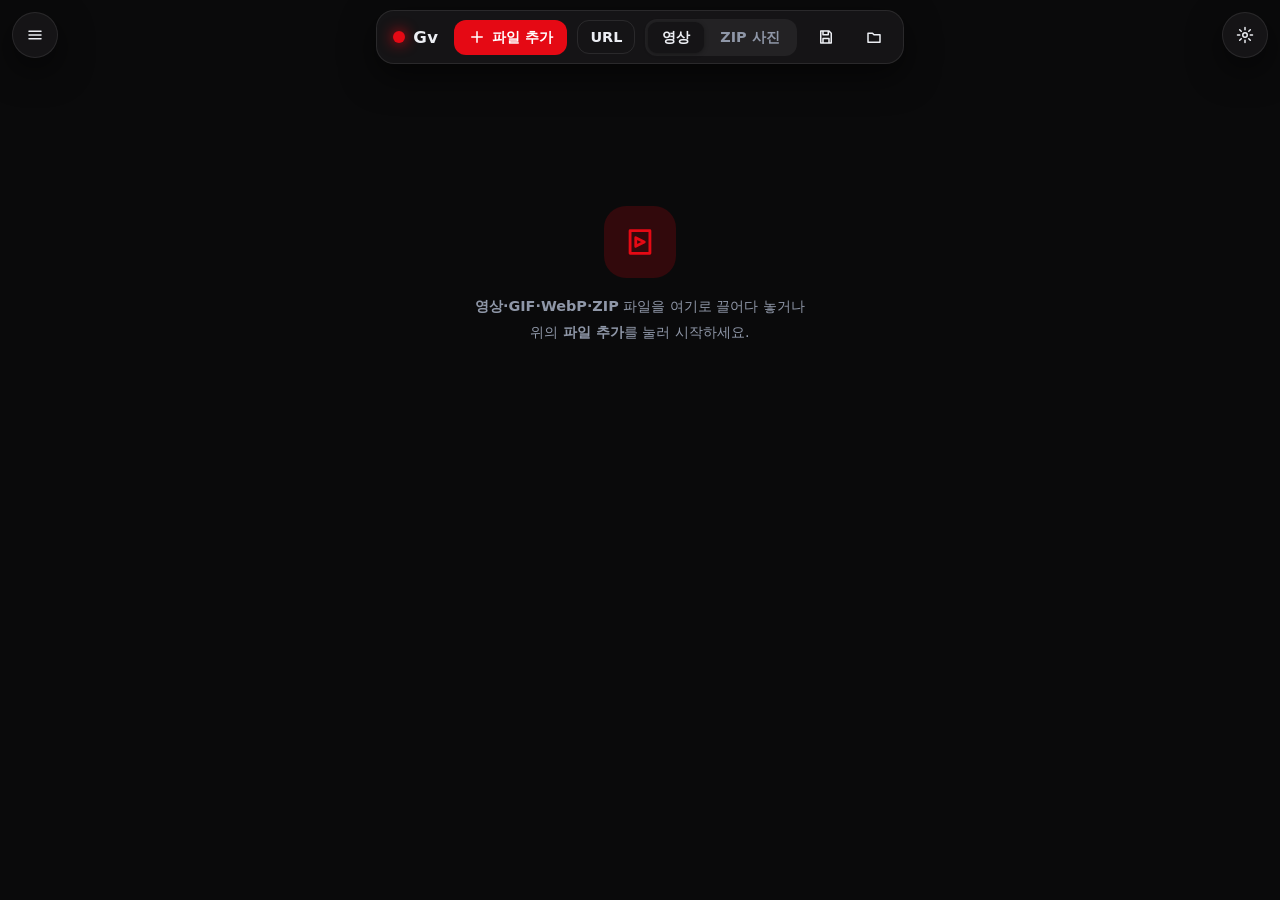
==== index.html @ 8b592a49 "Gv v14 media board" ====
<!DOCTYPE html>
<html lang="ko">
<head>
  <meta charset="UTF-8" />
  <meta name="viewport" content="width=device-width, initial-scale=1" />
  <title>Gv — 영상 동시재생기</title>
  <meta name="theme-color" content="#0a0a0b" />
  <link rel="manifest" href="manifest.webmanifest" />
  <link rel="icon" href="static/icons/icon-192.png" />
  <link rel="stylesheet" href="static/css/styles.css" />
  <script defer src="static/js/vendor/fflate.min.js"></script>
  <script defer src="static/js/app.js"></script>
</head>
<body>
  <!-- 고정 아이콘: 메뉴(왼쪽 위) / 환경설정(오른쪽 위). 다시 누르면 닫힘 -->
  <button id="menuBtn" class="fab fab-left" title="메뉴" aria-label="메뉴"><svg viewBox="0 0 24 24"><path d="M4 7h16M4 12h16M4 17h16"/></svg></button>
  <button id="settingsBtn" class="fab fab-right" title="환경설정" aria-label="환경설정"><svg viewBox="0 0 24 24"><circle cx="12" cy="12" r="3"/><path d="M12 2v3M12 19v3M2 12h3M19 12h3M4.9 4.9l2.1 2.1M17 17l2.1 2.1M4.9 19.1L7 17M17 7l2.1-2.1"/></svg></button>

  <header id="topbar" class="topbar">
    <div class="brand"><span class="dot"></span>Gv</div>
    <label class="tb-add" title="영상 / GIF / WEBP / 이미지 / ZIP 선택 — 창에 드래그&드롭도 가능">
      <input id="fileInput" type="file" accept="video/*,image/*,application/zip,.zip,.mkv" multiple />
      <svg viewBox="0 0 24 24"><path d="M12 5v14M5 12h14"/></svg><span>파일 추가</span>
    </label>
    <button id="urlBtn" class="tb-pill" title="URL로 영상 추가">URL</button>
    <div class="seg" role="tablist">
      <button class="mode-btn" data-mode="video">영상</button>
      <button class="mode-btn" data-mode="zip">ZIP 사진</button>
    </div>
    <span id="privBadge" class="priv-badge hidden" title="프라이빗 모드: 캐시·자동저장·기록을 남기지 않습니다">🔒 프라이빗</span>
    <button id="sessionQuick" class="tb-btn" title="세션 빠른 저장"><svg viewBox="0 0 24 24"><path d="M5 4h11l3 3v13H5zM8 4v5h7V4M8 20v-6h8v6"/></svg></button>
    <button id="sessionOpen" class="tb-btn" title="세션 목록 열기"><svg viewBox="0 0 24 24"><path d="M4 7h6l2 2h8v10H4z"/></svg></button>
  </header>

  <!-- 왼쪽 서랍: 메뉴 -->
  <aside id="menuPanel" class="panel left-panel" aria-hidden="true">
    <div class="panel-head"><h2>메뉴</h2><button class="x-btn" data-close>✕</button></div>

    <section class="panel-sec">
      <h3>모드</h3>
      <div class="seg wide"><button class="mode-btn" data-mode="video">영상 재생</button><button class="mode-btn" data-mode="zip">ZIP 사진</button></div>
    </section>

    <section class="panel-sec">
      <h3>레이아웃 (열 개수)</h3>
      <div class="cols-grid">
        <button class="chip preset" data-cols="1" title="1열 = 화면 폭의 70%">1</button>
        <button class="chip preset" data-cols="2">2</button>
        <button class="chip preset" data-cols="3">3</button>
        <button class="chip preset" data-cols="4">4</button>
        <button class="chip preset" data-cols="5">5</button>
        <button class="chip preset" data-cols="6">6</button>
        <button class="chip preset only-video" data-cols="7">7</button>
        <button class="chip preset only-video" data-cols="8">8</button>
      </div>
      <p class="muted">1열은 화면 폭의 70%로 가운데에 표시됩니다. ZIP 사진 모드는 2~6열 고정이며, 'ZIP 열 자동'을 켜면 ZIP 수만큼 열이 만들어집니다.</p>
    </section>

    <section class="panel-sec only-video">
      <h3>전체 영상 위치 이동</h3>
      <div class="grid grid-9" id="globalSkipGrid"></div>
    </section>

    <section class="panel-sec">
      <h3>전체 제어</h3>
      <div class="row">
        <button id="playAll" class="btn">▶ 전체 재생</button>
        <button id="pauseAll" class="btn">⏸ 전체 정지</button>
      </div>
      <div class="row"><button id="bulkDelete" class="btn warn">현재 모드 카드 모두 삭제</button></div>
    </section>

    <section class="panel-sec only-video">
      <h3>재생 옵션 (전체)</h3>
      <div class="row">
        <label>배속
          <select id="optRate">
            <option>0.25</option><option>0.5</option><option>0.75</option><option selected>1</option><option>1.25</option><option>1.5</option><option>1.75</option><option>2</option><option>3</option><option>4</option>
          </select></label>
        <label class="chk"><input id="optLoop" type="checkbox" checked /> 반복재생</label>
        <label class="chk"><input id="optMute" type="checkbox" checked /> 음소거</label>
      </div>
    </section>

    <section class="panel-sec zip-only hidden">
      <h3>ZIP 사진</h3>
      <label class="btn filebtn"><input id="fileInputZip" type="file" accept="application/zip,.zip" multiple hidden />ZIP 업로드</label>
      <label class="chk"><input id="zipAutoCols" type="checkbox" checked /> ZIP 열 자동 (ZIP 수만큼, 2~6열)</label>
      <div class="row"><label>내부 사진 간격</label><input id="zipInnerGap" type="range" min="0" max="24" step="1" value="6" /><span><b id="zipInnerGapLabel">6</b>px</span></div>
      <p class="muted">ZIP 하나 = 세로 컬럼 하나. 컬럼은 각각 스크롤되고 페이지도 스크롤됩니다. 오른쪽 막대를 움직이거나 Alt+휠을 하면 모든 컬럼이 함께 스크롤됩니다.</p>
    </section>

    <section class="panel-sec">
      <h3>스킵 (← / →)</h3>
      <div class="row"><input id="skipRange" type="range" min="1" max="20" step="1" value="5" /><span><b id="skipLabel">5</b>초</span></div>
      <p class="muted">← → 는 선택한 카드(없으면 전체) · 숫자/넘패드 1~9 = 10~90% 지점 · A / B = 구간반복 지점 · Space = 재생/정지 · Esc = 선택 해제</p>
    </section>

    <section class="panel-sec">
      <h3>편집</h3>
      <label class="chk"><input id="arrangeToggle" type="checkbox" /> 카드 위치 변경 (드래그&드롭)</label>
      <label class="chk"><input id="deleteToggle" type="checkbox" /> 삭제 모드 (클릭하면 삭제 · 모든 영상 정지)</label>
      <p class="muted">카드 크기는 선택한 카드의 오른쪽 아래 손잡이로 가로 칸 수를 바꿉니다.</p>
    </section>

    <section class="panel-sec" id="privacySec">
      <h3>개인정보</h3>
      <label class="chk"><input id="privateMode" type="checkbox" /> 프라이빗 모드 — 영상 캐시·자동 저장·세션 기록을 남기지 않음</label>
      <div class="row"><button id="wipeAll" class="btn warn">남아 있는 기록 전부 지우기</button></div>
      <p class="muted">영상 파일은 어떤 경우에도 인터넷으로 전송되지 않습니다(URL 추가 기능 제외). 이 옵션은 이 PC의 브라우저에 남는 흔적(영상 사본·파일 이름·세션 목록)을 막고 지웁니다.</p>
    </section>

    <section class="panel-sec" id="sessionSec">
      <h3>세션 (세이브 파일)</h3>
      <div class="row">
        <input id="sessionName" class="text" placeholder="세션 이름" />
        <button id="sessionSave" class="btn">저장</button>
      </div>
      <div class="row">
        <select id="sessionList"></select>
        <button id="sessionLoadBtn" class="btn">불러오기</button>
        <button id="sessionDel" class="btn warn">삭제</button>
      </div>
      <label class="chk"><input id="optCache" type="checkbox" checked /> 영상도 브라우저 캐시(Cache API)에 보관 — 세션 복원 시 파일 재선택 불필요</label>
      <div class="row">
        <button id="sessionExport" class="btn">JSON 내보내기</button>
        <label class="btn filebtn"><input id="sessionImport" type="file" accept=".json,application/json,video/*,image/*,.zip,.mkv" multiple hidden />JSON 가져오기</label>
      </div>
      <div class="row"><span id="cacheInfo" class="muted" style="margin:0">캐시 사용량 확인 중…</span><button id="cacheClear" class="btn warn">캐시 비우기</button></div>
      <p class="muted">캐시에 없는 영상은 JSON 가져오기 때 원본 파일을 함께 선택하면 이름·크기로 자동 매칭합니다.</p>
    </section>

    <section class="panel-sec">
      <h3>설정 프로파일</h3>
      <div class="row">
        <input id="profileName" class="text" placeholder="프로파일 이름" />
        <button id="saveProfile" class="btn">저장</button>
      </div>
      <div class="row">
        <select id="profileList"></select>
        <button id="loadProfile" class="btn">불러오기</button>
        <button id="deleteProfile" class="btn warn">삭제</button>
      </div>
    </section>

    <section class="panel-sec only-video">
      <h3>렉 완화 (성능)</h3>
      <label class="chk"><input id="autoPauseOffscreen" type="checkbox" checked /> 화면 밖 카드 자동 일시정지 (가시영역 우선)</label>
      <label class="chk"><input id="autoUnload" type="checkbox" checked /> Lazy loading — 화면 밖 카드 디코더·GIF 메모리 해제</label>
      <label class="chk"><input id="autoCap" type="checkbox" checked /> 자동 상한 조절 (버벅이면 동시 재생 수를 줄임)</label>
      <div class="row"><label>동시 재생 최대 <input id="maxConcurrent" type="number" min="1" max="64" value="12" class="num"> 개</label></div>
      <p class="muted">4K·고용량이 많으면 낮추세요. 보이는 카드 중 선택한 카드·화면 중앙 카드가 우선 재생됩니다.</p>
    </section>
  </aside>

  <!-- 오른쪽 서랍: 환경설정 -->
  <aside id="settingsPanel" class="panel right-panel" aria-hidden="true">
    <div class="panel-head"><h2>환경설정</h2><button class="x-btn" data-close>✕</button></div>

    <section class="panel-sec">
      <h3>테마</h3>
      <div class="seg wide"><button class="theme-btn" data-theme="dark">다크</button><button class="theme-btn" data-theme="light">라이트</button></div>
    </section>
    <section class="panel-sec">
      <h3>카드 간격</h3>
      <div class="row"><input id="gapRange" type="range" min="0" max="36" step="1" value="12" /><span><b id="gapLabel">12</b>px</span></div>
    </section>
    <section class="panel-sec">
      <h3>화면 패딩</h3>
      <div class="row"><input id="padRange" type="range" min="0" max="48" step="1" value="16" /><span><b id="padLabel">16</b>px</span></div>
    </section>
    <section class="panel-sec">
      <h3>포인트 색상 (RGB 테마)</h3>
      <div class="chips" id="accentChips">
        <button class="chip sw" data-color="#e50914" style="--sw:#e50914" title="와인 레드"></button>
        <button class="chip sw" data-color="#9b1c31" style="--sw:#9b1c31" title="다크 와인"></button>
        <button class="chip sw" data-color="#ff3b4a" style="--sw:#ff3b4a" title="레드"></button>
        <button class="chip sw" data-color="#f97316" style="--sw:#f97316" title="오렌지"></button>
        <button class="chip sw" data-color="#22c55e" style="--sw:#22c55e" title="그린"></button>
        <button class="chip sw" data-color="#3b82f6" style="--sw:#3b82f6" title="블루"></button>
        <button class="chip sw" data-color="#a855f7" style="--sw:#a855f7" title="퍼플"></button>
        <input id="accentColor" type="color" value="#e50914" title="직접 선택" />
      </div>
    </section>
    <section class="panel-sec">
      <h3>눈 보호</h3>
      <label class="chk"><input id="nightMode" type="checkbox" /> 나이트 모드 (화면 어둡게)</label>
      <div class="row"><input id="nightLevel" type="range" min="10" max="90" step="5" value="40" /><span><b id="nightLabel">40</b>%</span></div>
      <label class="chk"><input id="blueMode" type="checkbox" /> 블루라이트 차단 (따뜻한 색감)</label>
      <div class="row"><input id="blueLevel" type="range" min="10" max="90" step="5" value="35" /><span><b id="blueLabel">35</b>%</span></div>
    </section>
    <section class="panel-sec">
      <h3>전체 필터</h3>
      <div id="filterChips" class="chips">
        <button class="chip chip-filter active" data-filter="none">없음</button>
        <button class="chip chip-filter" data-filter="cinema">시네마</button>
        <button class="chip chip-filter" data-filter="noir">누아르</button>
        <button class="chip chip-filter" data-filter="vivid">비비드</button>
        <button class="chip chip-filter" data-filter="texture">텍스처</button>
        <button class="chip chip-filter" data-filter="pastel">파스텔</button>
        <button class="chip chip-filter" data-filter="cool">쿨톤</button>
        <button class="chip chip-filter" data-filter="warm">웜톤</button>
        <button class="chip chip-filter" data-filter="hyperreal">하이퍼리얼</button>
        <button class="chip chip-filter" data-filter="film">필름</button>
        <button class="chip chip-filter" data-filter="mono">흑백</button>
        <button class="chip chip-filter" data-filter="neon">네온</button>
      </div>
      <div class="row"><label style="min-width:56px;">강도</label><input id="filterStrength" type="range" min="50" max="200" step="5" value="100" /><span id="filterStrengthLabel">100%</span></div>
      <p class="muted">카드 하나만 바꾸려면 카드의 ⋯ 메뉴에서 개별 필터를 고르세요.</p>
    </section>
    <section class="panel-sec only-video">
      <h3>해상도 강제 (캔버스 렌더 · 실험)</h3>
      <select id="forceRes">
        <option value="free">자유 (원본)</option>
        <option value="720">720p</option>
        <option value="1080">1080p</option>
        <option value="2160">2160p</option>
      </select>
      <p class="muted">영상을 캔버스로 다시 그려 표시 해상도를 제한합니다. 디코딩 부하는 줄지 않으니 렉 완화용으로는 '동시 재생 최대'를 쓰세요.</p>
    </section>
    <section class="panel-sec">
      <h3>페이지 확대/축소</h3>
      <div class="row"><input id="zoomRange" type="range" min="75" max="150" step="5" value="100" /><span><b id="zoomLabel">100</b>%</span></div>
      <p class="muted">슬라이더를 놓으면 적용됩니다.</p>
    </section>
    <section class="panel-sec">
      <h3>글꼴 · UI 크기</h3>
      <div class="row"><label style="min-width:56px;">글꼴</label><input id="fontRange" type="range" min="80" max="115" step="1" value="90" /><span><b id="fontLabel">90</b>%</span></div>
      <div class="row"><label style="min-width:56px;">UI</label><input id="uiRange" type="range" min="85" max="115" step="1" value="100" /><span><b id="uiLabel">100</b>%</span></div>
    </section>
    <section class="panel-sec">
      <h3>모드 · 표시</h3>
      <label class="chk"><input id="lowPower" type="checkbox" /> 저전력/저사양 모드</label>
      <label class="chk"><input id="fpsToggle" type="checkbox" /> FPS / 재생 수 표시</label>
      <label class="chk"><input id="resBadge" type="checkbox" checked /> 선택 카드에 해상도(UHD) 표시</label>
    </section>
  </aside>
  <div id="scrim" class="scrim"></div>

  <main class="content filter-none" id="contentRoot">
    <section id="grid" class="grid-wrap"></section>
    <div id="emptyHint" class="empty-hint">
      <div class="eh-ico"><svg viewBox="0 0 24 24"><path d="M5 4h14v16H5zM9 9l6 3-6 3z"/></svg></div>
      <p><b>영상·GIF·WebP·ZIP</b> 파일을 여기로 끌어다 놓거나<br/>위의 <b>파일 추가</b>를 눌러 시작하세요.</p>
    </div>
  </main>

  <div id="dropOverlay" class="drop-overlay hidden">파일을 놓으면 추가됩니다</div>
  <div id="tintBlue" class="tint"></div><div id="tintNight" class="tint"></div>
  <div id="toasts" class="toasts"></div>
  <div id="zipGlobalScroll" class="zip-global-scroll" title="ZIP 동기 스크롤 (모든 컬럼)">
    <div class="zgs-rail"><div class="zgs-thumb" id="zgsThumb"></div></div>
  </div>
  <div id="fpsHud" class="fps-hud hidden">FPS: 0</div>
</body>
</html>
---- static/css/styles.css ----
/* ================= Gv v14 CSS ================= */
:root{
  --font:.9; --ui:1;
  font-size:calc(100% * var(--font,.9));
  --bg:#0a0a0b; --surface:#151416; --surface2:#1f1d20; --fg:#eceef3; --muted:#8f97a8;
  --line:rgba(255,255,255,.09); --accent:#e50914; --accent-soft:rgba(229,9,20,.18);
  --card:rgba(255,255,255,.06); --shadow:0 12px 34px rgba(0,0,0,.55);
  --gap:12px; --zip-gap:6px; --filter-intensity:1; --zoom:1;
}
:root.theme-light{
  --bg:#eef0f4; --surface:#ffffff; --surface2:#f3f4f8; --fg:#12141a; --muted:#5b6475;
  --line:rgba(0,0,0,.1); --card:rgba(0,0,0,.05); --shadow:0 12px 30px rgba(20,24,40,.18);
}
*{ box-sizing:border-box; }
html,body{ min-height:100%; overflow-x:hidden; margin:0; background:var(--bg); color:var(--fg);
  font-family:"Plus Jakarta Sans",Inter,system-ui,"Segoe UI","Apple SD Gothic Neo","Malgun Gothic",Roboto,sans-serif; }
button,select,input{ font:inherit; color:inherit; }
button{ cursor:pointer; }
svg{ width:1.25em; height:1.25em; fill:none; stroke:currentColor; stroke-width:2; stroke-linecap:round; stroke-linejoin:round; flex:none; }
.hidden{ display:none !important; }
.muted{ color:var(--muted); font-size:.88em; margin:8px 0 0; line-height:1.5; }
b{ font-weight:700; }

/* ---------- Top bar ---------- */
.topbar{ position:sticky; top:10px; z-index:80; margin:10px auto 0; width:max-content; max-width:calc(100% - 150px);
  display:flex; align-items:center; justify-content:center; gap:10px; padding:7px 10px;
  background:var(--surface); border:1px solid var(--line); border-radius:18px; box-shadow:var(--shadow);
  transition:transform .35s ease, opacity .35s ease; }
.tb-center,.tb-right{ display:flex; align-items:center; gap:8px; }
.tb-btn{ width:38px; height:38px; display:grid; place-items:center; border:0; border-radius:12px; background:transparent; color:var(--fg); }
.tb-btn:hover{ background:var(--card); }
.brand{ display:flex; align-items:center; gap:8px; font-weight:800; font-size:1.15rem; letter-spacing:.02em; padding:0 6px; }
.brand .dot{ width:12px; height:12px; border-radius:50%; background:var(--accent); box-shadow:0 0 14px var(--accent); }
.tb-add{ display:inline-flex; align-items:center; gap:6px; padding:8px 14px; border-radius:12px; background:var(--accent); color:#fff; font-weight:700; cursor:pointer; }
.tb-add input{ display:none; }
.tb-add:hover{ filter:brightness(1.1); }
.tb-pill{ border:1px solid var(--line); background:transparent; border-radius:12px; padding:8px 12px; font-weight:600; }
.tb-pill:hover{ background:var(--card); }
.seg{ display:inline-flex; padding:3px; border-radius:12px; background:var(--card); gap:2px; }
.seg button{ border:0; background:transparent; border-radius:9px; padding:6px 14px; font-weight:600; color:var(--muted); }
.seg button.active{ background:var(--surface); color:var(--fg); box-shadow:0 1px 4px rgba(0,0,0,.35); }
.seg.wide{ display:flex; } .seg.wide button{ flex:1; }
body.scrolled .topbar{ transform:translateY(-140%); opacity:0; pointer-events:none; }


/* 고정 아이콘 (메뉴=왼쪽 위, 환경설정=오른쪽 위) */
.fab{ position:fixed; top:12px; z-index:130; width:46px; height:46px; display:grid; place-items:center; border-radius:50%;
  background:var(--surface); color:var(--fg); border:1px solid var(--line); box-shadow:var(--shadow); transform:scale(var(--ui)); }
.fab:hover{ border-color:var(--accent); }
.fab.on{ background:var(--accent); border-color:var(--accent); color:#fff; }
.fab-left{ left:12px; transform-origin:top left; } .fab-right{ right:12px; transform-origin:top right; }

/* ---------- Drawers ---------- */
.panel{ position:fixed; top:0; bottom:0; width:380px; max-width:92vw; overflow:auto; padding:18px 18px 40px; z-index:120;
  background:var(--surface); border:1px solid var(--line); box-shadow:var(--shadow);
  transition:transform .26s cubic-bezier(.2,.8,.2,1), visibility .26s; visibility:hidden; }
.left-panel{ left:0; transform:translateX(-104%); border-radius:0 20px 20px 0; }
.right-panel{ right:0; transform:translateX(104%); border-radius:20px 0 0 20px; }
.panel.open{ transform:none; visibility:visible; }
.scrim{ position:fixed; inset:0; z-index:110; background:rgba(0,0,0,.35); opacity:0; pointer-events:none; transition:opacity .25s; }
.scrim.on{ opacity:1; pointer-events:auto; }
.panel-head{ display:flex; align-items:center; justify-content:space-between; margin-bottom:6px; }
.panel-head h2{ margin:0; font-size:1.3rem; }
.x-btn{ border:0; width:34px; height:34px; border-radius:10px; background:var(--card); }
.panel-sec{ padding:14px 0; border-bottom:1px solid var(--line); }
.panel-sec:last-child{ border-bottom:0; }
.panel h3{ margin:0 0 10px; font-size:.78rem; letter-spacing:.08em; text-transform:uppercase; color:var(--muted); font-weight:700; }

/* ---------- Content & grid ---------- */
.content{ margin:0 auto; padding:var(--pad,16px); transform-origin:top left; transform:scale(var(--zoom)); width:calc(100vw / var(--zoom)); }
.grid-wrap{ position:relative; }
.content.onecol .grid-wrap{ width:70%; margin:0 auto; }
.grid-wrap .card{ position:absolute; left:0; top:0; will-change:transform; }
body:not(.no-anim) .grid-wrap .card:not(.dragging){ transition:transform .22s cubic-bezier(.2,.7,.2,1); }
.empty-hint{ text-align:center; color:var(--muted); padding:14vh 0; }
.eh-ico{ width:72px; height:72px; margin:0 auto 16px; border-radius:22px; display:grid; place-items:center; background:var(--accent-soft); color:var(--accent); }
.eh-ico svg{ width:34px; height:34px; }
.empty-hint p{ line-height:1.8; margin:0; }
.drop-overlay{ position:fixed; inset:12px; z-index:200; display:grid; place-items:center; font-size:1.6rem; font-weight:800; color:#fff; background:rgba(12,13,17,.7); border:3px dashed var(--accent); border-radius:24px; pointer-events:none; }
.toasts{ position:fixed; left:50%; bottom:22px; transform:translateX(-50%); display:flex; flex-direction:column; gap:8px; z-index:300; align-items:center; pointer-events:none; }
.toast{ background:var(--surface); color:var(--fg); border:1px solid var(--line); border-left:4px solid var(--accent); padding:10px 16px; border-radius:12px; box-shadow:var(--shadow); max-width:80vw; animation:tin .25s ease; }
.toast.ok{ border-left-color:#2fc67a; }
@keyframes tin{ from{ opacity:0; transform:translateY(10px); } }

/* ---------- Cards ---------- */
.card{ background:#000; border-radius:16px; overflow:hidden; contain:layout paint; border:1px solid var(--line); container-type:inline-size; }
.card .media{ position:absolute; inset:0; width:100%; height:100%; display:block; object-fit:contain; background:#000; }
.card[data-fit="cover"] .media, .card[data-fit="cover"] .poster{ object-fit:cover; }
.card .poster{ position:absolute; inset:0; width:100%; height:100%; object-fit:contain; background:#000; pointer-events:none; }
.card.unloaded .media{ visibility:hidden; }
.card:not(.unloaded):not(.showposter) .poster{ display:none; }
.card.dragging{ box-shadow:0 18px 40px rgba(0,0,0,.55); z-index:96; transition:none; }
.card.active{ border-color:var(--accent); box-shadow:0 0 0 1px var(--accent); }
.card.paused-by-cap::after{ content:'대기'; position:absolute; left:10px; bottom:10px; padding:2px 9px; font-size:.75rem; border-radius:8px; background:rgba(0,0,0,.65); color:#fff; pointer-events:none; }
.card .badge-ab{ position:absolute; left:10px; top:10px; padding:2px 8px; font-size:.72rem; font-weight:700; border-radius:8px; background:var(--accent); color:#fff; display:none; pointer-events:none; }
.card.ab-on .badge-ab{ display:block; }
.card .badge-mute{ position:absolute; left:10px; bottom:10px; opacity:0; }
body.arranging .card{ cursor:grab; }
body.deleting .card{ cursor:crosshair; }
body.deleting .card:hover{ border-color:#ff3b4a; box-shadow:0 0 0 2px #ff3b4a; }
.card:fullscreen{ width:100vw !important; height:100vh !important; transform:none !important; border-radius:0; border:0; }

/* overlay */
.overlay{ position:absolute; left:0; right:0; bottom:0; padding:clamp(14px,5cqw,30px) clamp(6px,2.2cqw,12px) clamp(4px,1.8cqw,9px); color:#fff;
  background:linear-gradient(transparent, rgba(0,0,0,.78)); opacity:0; transition:opacity .18s; }
.card.active .overlay{ opacity:1; }
.progress{ position:relative; height:clamp(4px,1.1cqw,7px); margin:0 2px clamp(4px,1.4cqw,9px); background:rgba(255,255,255,.28); border-radius:4px; cursor:pointer; transition:height .12s; }
.progress:hover{ height:8px; }
.progress .bar{ position:absolute; inset:0; transform-origin:left center; transform:scaleX(0); background:var(--accent); border-radius:4px; }
.progress .mk{ position:absolute; top:-3px; bottom:-3px; width:3px; margin-left:-1px; border-radius:2px; background:#ffd24a; display:none; }
.progress .mk.show{ display:block; }
.progress .mk-range{ position:absolute; top:0; bottom:0; background:rgba(255,210,74,.45); display:none; }
.progress .mk-range.show{ display:block; }
.controls{ display:flex; align-items:center; gap:4px; }
.ob{ border:0; background:transparent; color:#fff; width:clamp(22px,5.2cqw,34px); height:clamp(22px,5.2cqw,34px); border-radius:9px; display:grid; place-items:center; font-weight:800; font-size:.8rem; }
.ob:hover{ background:rgba(255,255,255,.18); }
.ob.on{ background:var(--accent); }
.ob svg{ width:clamp(13px,3.4cqw,20px); height:clamp(13px,3.4cqw,20px); }
.ob.txt{ width:auto; padding:0 8px; }
.controls .sp{ flex:1; }
.timeinfo{ font-size:clamp(.6rem,1.9cqw,.8rem); font-variant-numeric:tabular-nums; opacity:.92; padding:0 6px; white-space:nowrap; }
.card.image-card .play, .card.image-card .progress, .card.image-card .timeinfo, .card.image-card .vonly{ display:none; }
.popover{ position:absolute; right:8px; bottom:56px; z-index:97; min-width:220px; padding:10px 12px; display:none;
  background:rgba(18,19,24,.96); color:#fff; border:1px solid rgba(255,255,255,.14); border-radius:14px; box-shadow:var(--shadow); }
.popover.open{ display:block; }
.popover .prow{ display:flex; align-items:center; justify-content:space-between; gap:10px; margin:7px 0; font-size:.88rem; }
.popover select{ background:#262932; color:#fff; border:1px solid #3a3e4a; border-radius:8px; padding:3px 6px; }
.popover .pbtn{ width:100%; background:#262932; border:1px solid #3a3e4a; color:#fff; border-radius:9px; padding:6px; }
.popover .pbtn:hover{ background:#30343f; }
.resize-handle{ position:absolute; right:6px; bottom:50px; width:18px; height:18px; border-radius:6px; cursor:nwse-resize; touch-action:none; opacity:0; transition:opacity .2s;
  background:linear-gradient(135deg, transparent 50%, rgba(255,255,255,.75) 50%, rgba(255,255,255,.75) 58%, transparent 58%, transparent 70%, rgba(255,255,255,.75) 70%, rgba(255,255,255,.75) 78%, transparent 78%); }
.card.active .resize-handle{ opacity:1; }

/* ---------- ZIP ---------- */
.zip-card{ overflow:auto; contain:none; background:var(--surface); }
.zip-card::-webkit-scrollbar{ width:6px; }
.zip-card::-webkit-scrollbar-thumb{ background:rgba(128,128,128,.5); border-radius:6px; }
.zip-card{ scrollbar-width:thin; scrollbar-color:rgba(128,128,128,.5) transparent; }
.zip-toolbar{ position:sticky; top:0; display:flex; align-items:center; gap:6px; padding:6px; background:rgba(12,13,17,.82); z-index:2; }
.zip-toolbar .zip-name{ margin-left:auto; font-size:.75rem; color:#cfd3dc; max-width:40%; overflow:hidden; text-overflow:ellipsis; white-space:nowrap; }
.zip-toggle{ background:rgba(255,255,255,.1); color:#fff; border:0; border-radius:9px; padding:4px 9px; font-size:.78rem; }
.zip-toggle.active{ background:var(--accent); }
.zip-toolbar .zdel{ width:26px; height:26px; border:0; border-radius:8px; background:rgba(255,255,255,.1); color:#fff; }
.zip-toolbar .zdel:hover{ background:#b91c1c; }
.zip-inner{ display:flex; flex-direction:column; gap:var(--zip-gap); padding:6px; }
.zip-inner img{ width:100%; height:auto; border-radius:10px; display:block; }
.zip-loading{ position:absolute; inset:0; display:grid; place-items:center; background:rgba(0,0,0,.45); color:#fff; font-weight:700; z-index:3; }
.zip-loading .bar{ width:100%; height:8px; background:rgba(255,255,255,.25); border-radius:6px; overflow:hidden; }
.zip-loading .bar > i{ display:block; height:100%; width:0; background:var(--accent); }
.zip-global-scroll{ position:fixed; right:12px; top:120px; width:20px; bottom:64px; z-index:90; display:none; align-items:center; justify-content:center; }
body.mode-zip .zip-global-scroll.has-zip{ display:flex; }
.zgs-rail{ position:relative; width:6px; height:100%; background:rgba(128,128,128,.3); border-radius:6px; }
.zgs-thumb{ position:absolute; left:-4px; width:14px; height:60px; top:0; background:var(--accent); border-radius:7px; cursor:pointer; box-shadow:0 6px 12px rgba(0,0,0,.3); touch-action:none; }
.zip-pager{ position:fixed; right:12px; bottom:16px; display:flex; gap:6px; z-index:91; }
.zip-pager button{ min-width:32px; height:32px; border-radius:10px; border:1px solid var(--line); background:var(--surface); color:var(--fg); }
.zip-pager button.active{ background:var(--accent); color:#fff; border-color:var(--accent); }
.fps-hud{ position:fixed; left:12px; bottom:12px; background:rgba(0,0,0,.7); color:#fff; padding:6px 10px; border-radius:10px; font-weight:700; z-index:92; font-variant-numeric:tabular-nums; font-size:.85rem; }

/* ---------- Filters: 영상 요소에만 적용 (전체 컨테이너 filter는 모든 영상을 매 프레임 재합성) ---------- */
.content, .card{ --sat:1; --con:1; --bri:1; --hue:0deg; --sep:0; --gray:0; }
.filter-none, .card[data-cf="none"]{ --sat:1; --con:1; --bri:1; --hue:0deg; --sep:0; --gray:0; }
.filter-noir, .card[data-cf="noir"]{ --gray:1; --con:1.2; --bri:.9; }
.filter-vivid, .card[data-cf="vivid"]{ --sat:1.5; --con:1.1; }
.filter-cinema, .card[data-cf="cinema"]{ --sat:1.1; --con:1.05; --bri:1.03; --sep:.15; }
.filter-pastel, .card[data-cf="pastel"]{ --sat:.8; --bri:1.1; --con:.95; }
.filter-cool, .card[data-cf="cool"]{ --sep:.2; --hue:165deg; --sat:1.15; --con:1.05; }
.filter-warm, .card[data-cf="warm"]{ --sep:.25; --sat:1.2; --con:1.05; }
.filter-hyperreal, .card[data-cf="hyperreal"]{ --con:1.25; --sat:1.15; --bri:1.02; }
.filter-film, .card[data-cf="film"]{ --con:1.05; --sat:1.05; --sep:.12; }
.filter-mono, .card[data-cf="mono"]{ --gray:1; }
.filter-neon, .card[data-cf="neon"]{ --hue:180deg; --sat:1.3; }
.filter-texture, .card[data-cf="texture"]{ --con:1.3; --bri:.95; --sat:.9; }
.content:not(.filter-none) .card .media, .content:not(.filter-none) .card .poster, .content:not(.filter-none) .card canvas.cproxy, .content:not(.filter-none) .zip-inner img,
.card[data-cf]:not([data-cf="none"]):not([data-cf=""]) .media, .card[data-cf]:not([data-cf="none"]):not([data-cf=""]) .poster{
  filter:saturate(calc(1 + (var(--sat) - 1) * var(--filter-intensity)))
         contrast(calc(1 + (var(--con) - 1) * var(--filter-intensity)))
         brightness(var(--bri)) hue-rotate(var(--hue))
         sepia(calc(var(--sep) * var(--filter-intensity))) grayscale(var(--gray)); }
.card[data-cf="none"] .media, .card[data-cf="none"] .poster{ filter:none !important; }

body.low-power .topbar, body.low-power .overlay, body.low-power .panel{ transition:none; }

/* ---------- Controls ---------- */
.btn{ background:var(--card); border:1px solid var(--line); border-radius:11px; padding:7px 12px; font-weight:600; }
.btn:hover{ border-color:var(--accent); }
.btn.warn{ color:#ff6a75; }
.filebtn{ display:inline-block; }
.text,.num{ padding:7px 10px; border-radius:10px; border:1px solid var(--line); background:var(--card); }
.text{ flex:1; min-width:0; } .num{ width:64px; }
select{ background:var(--surface2); border-radius:9px; border:1px solid var(--line); padding:5px 8px; }
.row{ display:flex; align-items:center; gap:8px; flex-wrap:wrap; margin:8px 0; }
.chk{ display:flex; align-items:center; gap:8px; margin:8px 0; cursor:pointer; }
input[type=checkbox]{ accent-color:var(--accent); width:16px; height:16px; }
input[type=range]{ accent-color:var(--accent); flex:1; min-width:0; }
.grid{ display:grid; gap:6px; }
.grid-9{ grid-template-columns:repeat(9,minmax(0,1fr)); }
.cols-grid{ display:grid; grid-template-columns:repeat(8,1fr); gap:6px; }
.chips{ display:flex; gap:7px; flex-wrap:wrap; }
.chip{ background:var(--card); border:1px solid var(--line); border-radius:10px; padding:6px 11px; }
.chip:hover{ border-color:var(--accent); }
.chip.active{ background:var(--accent-soft); border-color:var(--accent); color:var(--fg); font-weight:700; }
.grid-9 .chip, .cols-grid .chip{ padding:7px 0; text-align:center; }
@media (max-width:760px){ .tb-add span{ display:none; } .brand{ display:none; } }

/* 작은 카드에서는 보조 버튼 숨김 (재생바는 카드 크기에 비례) */
@container (max-width:300px){ .ob.opt{ display:none; } }
@container (max-width:200px){ .timeinfo{ display:none; } }
.btn-del-top{ position:absolute; right:8px; top:8px; z-index:98; border:0; border-radius:10px; padding:5px 10px; font-weight:700; font-size:.8rem;
  background:rgba(0,0,0,.7); color:#fff; display:none; }
.card.active .btn-del-top{ display:block; }
.btn-del-top:hover{ background:#b91c1c; }
.badge-res{ position:absolute; left:10px; top:34px; padding:2px 8px; font-size:.7rem; font-weight:800; border-radius:8px; background:rgba(0,0,0,.65); color:#fff; display:none; pointer-events:none; letter-spacing:.04em; }
.card.active .badge-res{ display:block; }
body.no-resbadge .badge-res{ display:none !important; }
.card canvas.cproxy{ position:absolute; inset:0; width:100%; height:100%; object-fit:contain; background:#000; }
.card img.gif-off{ visibility:hidden; }

.tint{ position:fixed; inset:0; z-index:250; pointer-events:none; opacity:0; display:none; }
#tintNight{ background:#000; } #tintBlue{ background:#ff8a1f; }
.chip.sw{ width:30px; height:30px; padding:0; border-radius:50%; background:var(--sw); border:2px solid transparent; }
.chip.sw.active{ border-color:var(--fg); outline:0; }
#accentColor{ width:34px; height:30px; padding:0; border:0; background:transparent; cursor:pointer; }
.card.cproxy-on video.media{ visibility:hidden; }
.progress .buf{ position:absolute; inset:0; transform-origin:left center; transform:scaleX(0); background:rgba(255,255,255,.35); border-radius:4px; }

.priv-badge{ padding:5px 10px; border-radius:10px; font-size:.78rem; font-weight:700; background:var(--accent-soft); color:var(--fg); border:1px solid var(--accent); white-space:nowrap; }
body.private #sessionSec{ opacity:.45; pointer-events:none; }
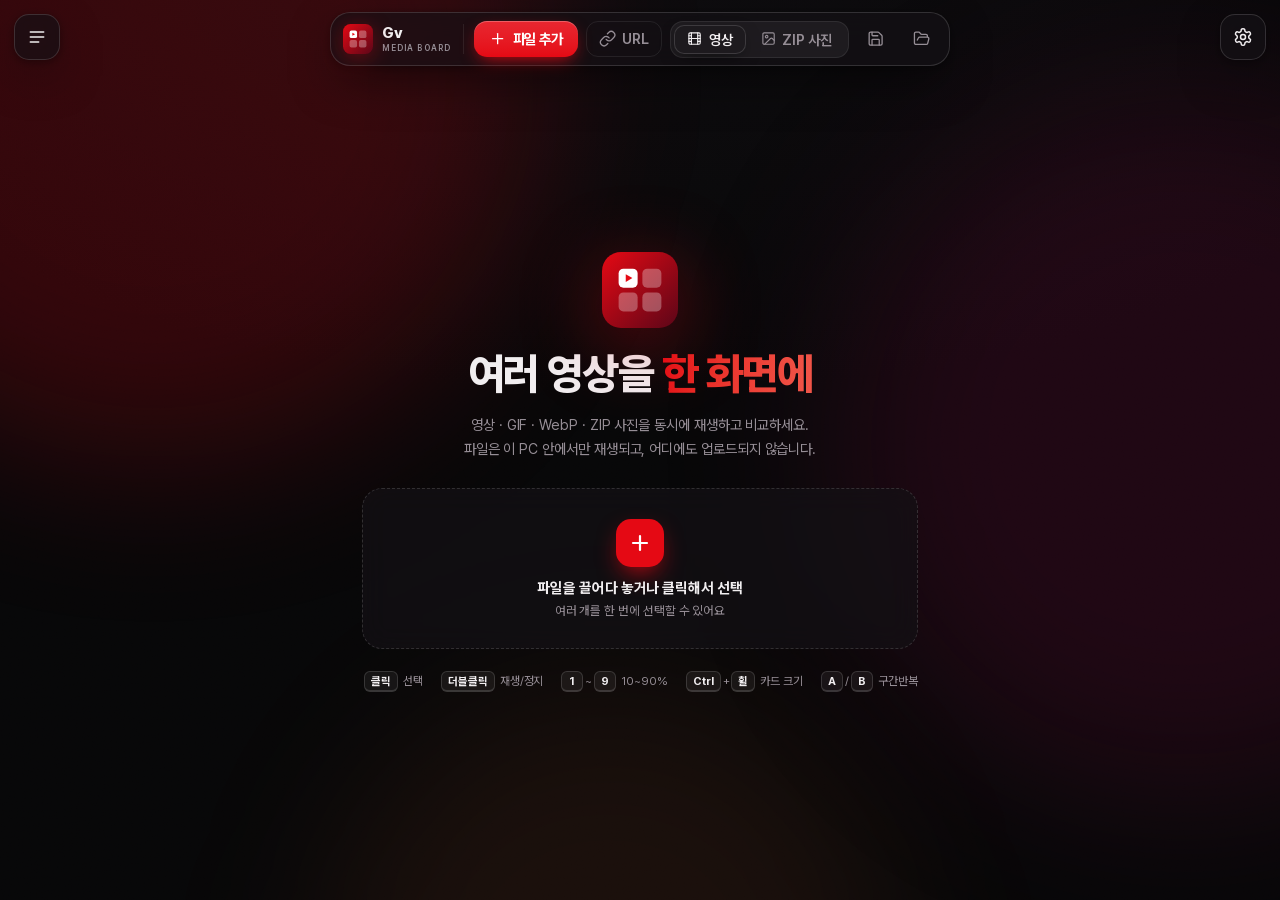
==== commit 4032455d: "v15: resize cards while playing (0.5-col steps, Ctrl+wheel, +/-, maximize), new design, icons, Prete" ====
--- a/index.html
+++ b/index.html
@@ -1,256 +1,270 @@
-<!DOCTYPE html>
-<html lang="ko">
-<head>
-  <meta charset="UTF-8" />
-  <meta name="viewport" content="width=device-width, initial-scale=1" />
-  <title>Gv — 영상 동시재생기</title>
-  <meta name="theme-color" content="#0a0a0b" />
-  <link rel="manifest" href="manifest.webmanifest" />
-  <link rel="icon" href="static/icons/icon-192.png" />
-  <link rel="stylesheet" href="static/css/styles.css" />
-  <script defer src="static/js/vendor/fflate.min.js"></script>
-  <script defer src="static/js/app.js"></script>
-</head>
-<body>
-  <!-- 고정 아이콘: 메뉴(왼쪽 위) / 환경설정(오른쪽 위). 다시 누르면 닫힘 -->
-  <button id="menuBtn" class="fab fab-left" title="메뉴" aria-label="메뉴"><svg viewBox="0 0 24 24"><path d="M4 7h16M4 12h16M4 17h16"/></svg></button>
-  <button id="settingsBtn" class="fab fab-right" title="환경설정" aria-label="환경설정"><svg viewBox="0 0 24 24"><circle cx="12" cy="12" r="3"/><path d="M12 2v3M12 19v3M2 12h3M19 12h3M4.9 4.9l2.1 2.1M17 17l2.1 2.1M4.9 19.1L7 17M17 7l2.1-2.1"/></svg></button>
-
-  <header id="topbar" class="topbar">
-    <div class="brand"><span class="dot"></span>Gv</div>
-    <label class="tb-add" title="영상 / GIF / WEBP / 이미지 / ZIP 선택 — 창에 드래그&드롭도 가능">
-      <input id="fileInput" type="file" accept="video/*,image/*,application/zip,.zip,.mkv" multiple />
-      <svg viewBox="0 0 24 24"><path d="M12 5v14M5 12h14"/></svg><span>파일 추가</span>
-    </label>
-    <button id="urlBtn" class="tb-pill" title="URL로 영상 추가">URL</button>
-    <div class="seg" role="tablist">
-      <button class="mode-btn" data-mode="video">영상</button>
-      <button class="mode-btn" data-mode="zip">ZIP 사진</button>
-    </div>
-    <span id="privBadge" class="priv-badge hidden" title="프라이빗 모드: 캐시·자동저장·기록을 남기지 않습니다">🔒 프라이빗</span>
-    <button id="sessionQuick" class="tb-btn" title="세션 빠른 저장"><svg viewBox="0 0 24 24"><path d="M5 4h11l3 3v13H5zM8 4v5h7V4M8 20v-6h8v6"/></svg></button>
-    <button id="sessionOpen" class="tb-btn" title="세션 목록 열기"><svg viewBox="0 0 24 24"><path d="M4 7h6l2 2h8v10H4z"/></svg></button>
-  </header>
-
-  <!-- 왼쪽 서랍: 메뉴 -->
-  <aside id="menuPanel" class="panel left-panel" aria-hidden="true">
-    <div class="panel-head"><h2>메뉴</h2><button class="x-btn" data-close>✕</button></div>
-
-    <section class="panel-sec">
-      <h3>모드</h3>
-      <div class="seg wide"><button class="mode-btn" data-mode="video">영상 재생</button><button class="mode-btn" data-mode="zip">ZIP 사진</button></div>
-    </section>
-
-    <section class="panel-sec">
-      <h3>레이아웃 (열 개수)</h3>
-      <div class="cols-grid">
-        <button class="chip preset" data-cols="1" title="1열 = 화면 폭의 70%">1</button>
-        <button class="chip preset" data-cols="2">2</button>
-        <button class="chip preset" data-cols="3">3</button>
-        <button class="chip preset" data-cols="4">4</button>
-        <button class="chip preset" data-cols="5">5</button>
-        <button class="chip preset" data-cols="6">6</button>
-        <button class="chip preset only-video" data-cols="7">7</button>
-        <button class="chip preset only-video" data-cols="8">8</button>
-      </div>
-      <p class="muted">1열은 화면 폭의 70%로 가운데에 표시됩니다. ZIP 사진 모드는 2~6열 고정이며, 'ZIP 열 자동'을 켜면 ZIP 수만큼 열이 만들어집니다.</p>
-    </section>
-
-    <section class="panel-sec only-video">
-      <h3>전체 영상 위치 이동</h3>
-      <div class="grid grid-9" id="globalSkipGrid"></div>
-    </section>
-
-    <section class="panel-sec">
-      <h3>전체 제어</h3>
-      <div class="row">
-        <button id="playAll" class="btn">▶ 전체 재생</button>
-        <button id="pauseAll" class="btn">⏸ 전체 정지</button>
-      </div>
-      <div class="row"><button id="bulkDelete" class="btn warn">현재 모드 카드 모두 삭제</button></div>
-    </section>
-
-    <section class="panel-sec only-video">
-      <h3>재생 옵션 (전체)</h3>
-      <div class="row">
-        <label>배속
-          <select id="optRate">
-            <option>0.25</option><option>0.5</option><option>0.75</option><option selected>1</option><option>1.25</option><option>1.5</option><option>1.75</option><option>2</option><option>3</option><option>4</option>
-          </select></label>
-        <label class="chk"><input id="optLoop" type="checkbox" checked /> 반복재생</label>
-        <label class="chk"><input id="optMute" type="checkbox" checked /> 음소거</label>
-      </div>
-    </section>
-
-    <section class="panel-sec zip-only hidden">
-      <h3>ZIP 사진</h3>
-      <label class="btn filebtn"><input id="fileInputZip" type="file" accept="application/zip,.zip" multiple hidden />ZIP 업로드</label>
-      <label class="chk"><input id="zipAutoCols" type="checkbox" checked /> ZIP 열 자동 (ZIP 수만큼, 2~6열)</label>
-      <div class="row"><label>내부 사진 간격</label><input id="zipInnerGap" type="range" min="0" max="24" step="1" value="6" /><span><b id="zipInnerGapLabel">6</b>px</span></div>
-      <p class="muted">ZIP 하나 = 세로 컬럼 하나. 컬럼은 각각 스크롤되고 페이지도 스크롤됩니다. 오른쪽 막대를 움직이거나 Alt+휠을 하면 모든 컬럼이 함께 스크롤됩니다.</p>
-    </section>
-
-    <section class="panel-sec">
-      <h3>스킵 (← / →)</h3>
-      <div class="row"><input id="skipRange" type="range" min="1" max="20" step="1" value="5" /><span><b id="skipLabel">5</b>초</span></div>
-      <p class="muted">← → 는 선택한 카드(없으면 전체) · 숫자/넘패드 1~9 = 10~90% 지점 · A / B = 구간반복 지점 · Space = 재생/정지 · Esc = 선택 해제</p>
-    </section>
-
-    <section class="panel-sec">
-      <h3>편집</h3>
-      <label class="chk"><input id="arrangeToggle" type="checkbox" /> 카드 위치 변경 (드래그&드롭)</label>
-      <label class="chk"><input id="deleteToggle" type="checkbox" /> 삭제 모드 (클릭하면 삭제 · 모든 영상 정지)</label>
-      <p class="muted">카드 크기는 선택한 카드의 오른쪽 아래 손잡이로 가로 칸 수를 바꿉니다.</p>
-    </section>
-
-    <section class="panel-sec" id="privacySec">
-      <h3>개인정보</h3>
-      <label class="chk"><input id="privateMode" type="checkbox" /> 프라이빗 모드 — 영상 캐시·자동 저장·세션 기록을 남기지 않음</label>
-      <div class="row"><button id="wipeAll" class="btn warn">남아 있는 기록 전부 지우기</button></div>
-      <p class="muted">영상 파일은 어떤 경우에도 인터넷으로 전송되지 않습니다(URL 추가 기능 제외). 이 옵션은 이 PC의 브라우저에 남는 흔적(영상 사본·파일 이름·세션 목록)을 막고 지웁니다.</p>
-    </section>
-
-    <section class="panel-sec" id="sessionSec">
-      <h3>세션 (세이브 파일)</h3>
-      <div class="row">
-        <input id="sessionName" class="text" placeholder="세션 이름" />
-        <button id="sessionSave" class="btn">저장</button>
-      </div>
-      <div class="row">
-        <select id="sessionList"></select>
-        <button id="sessionLoadBtn" class="btn">불러오기</button>
-        <button id="sessionDel" class="btn warn">삭제</button>
-      </div>
-      <label class="chk"><input id="optCache" type="checkbox" checked /> 영상도 브라우저 캐시(Cache API)에 보관 — 세션 복원 시 파일 재선택 불필요</label>
-      <div class="row">
-        <button id="sessionExport" class="btn">JSON 내보내기</button>
-        <label class="btn filebtn"><input id="sessionImport" type="file" accept=".json,application/json,video/*,image/*,.zip,.mkv" multiple hidden />JSON 가져오기</label>
-      </div>
-      <div class="row"><span id="cacheInfo" class="muted" style="margin:0">캐시 사용량 확인 중…</span><button id="cacheClear" class="btn warn">캐시 비우기</button></div>
-      <p class="muted">캐시에 없는 영상은 JSON 가져오기 때 원본 파일을 함께 선택하면 이름·크기로 자동 매칭합니다.</p>
-    </section>
-
-    <section class="panel-sec">
-      <h3>설정 프로파일</h3>
-      <div class="row">
-        <input id="profileName" class="text" placeholder="프로파일 이름" />
-        <button id="saveProfile" class="btn">저장</button>
-      </div>
-      <div class="row">
-        <select id="profileList"></select>
-        <button id="loadProfile" class="btn">불러오기</button>
-        <button id="deleteProfile" class="btn warn">삭제</button>
-      </div>
-    </section>
-
-    <section class="panel-sec only-video">
-      <h3>렉 완화 (성능)</h3>
-      <label class="chk"><input id="autoPauseOffscreen" type="checkbox" checked /> 화면 밖 카드 자동 일시정지 (가시영역 우선)</label>
-      <label class="chk"><input id="autoUnload" type="checkbox" checked /> Lazy loading — 화면 밖 카드 디코더·GIF 메모리 해제</label>
-      <label class="chk"><input id="autoCap" type="checkbox" checked /> 자동 상한 조절 (버벅이면 동시 재생 수를 줄임)</label>
-      <div class="row"><label>동시 재생 최대 <input id="maxConcurrent" type="number" min="1" max="64" value="12" class="num"> 개</label></div>
-      <p class="muted">4K·고용량이 많으면 낮추세요. 보이는 카드 중 선택한 카드·화면 중앙 카드가 우선 재생됩니다.</p>
-    </section>
-  </aside>
-
-  <!-- 오른쪽 서랍: 환경설정 -->
-  <aside id="settingsPanel" class="panel right-panel" aria-hidden="true">
-    <div class="panel-head"><h2>환경설정</h2><button class="x-btn" data-close>✕</button></div>
-
-    <section class="panel-sec">
-      <h3>테마</h3>
-      <div class="seg wide"><button class="theme-btn" data-theme="dark">다크</button><button class="theme-btn" data-theme="light">라이트</button></div>
-    </section>
-    <section class="panel-sec">
-      <h3>카드 간격</h3>
-      <div class="row"><input id="gapRange" type="range" min="0" max="36" step="1" value="12" /><span><b id="gapLabel">12</b>px</span></div>
-    </section>
-    <section class="panel-sec">
-      <h3>화면 패딩</h3>
-      <div class="row"><input id="padRange" type="range" min="0" max="48" step="1" value="16" /><span><b id="padLabel">16</b>px</span></div>
-    </section>
-    <section class="panel-sec">
-      <h3>포인트 색상 (RGB 테마)</h3>
-      <div class="chips" id="accentChips">
-        <button class="chip sw" data-color="#e50914" style="--sw:#e50914" title="와인 레드"></button>
-        <button class="chip sw" data-color="#9b1c31" style="--sw:#9b1c31" title="다크 와인"></button>
-        <button class="chip sw" data-color="#ff3b4a" style="--sw:#ff3b4a" title="레드"></button>
-        <button class="chip sw" data-color="#f97316" style="--sw:#f97316" title="오렌지"></button>
-        <button class="chip sw" data-color="#22c55e" style="--sw:#22c55e" title="그린"></button>
-        <button class="chip sw" data-color="#3b82f6" style="--sw:#3b82f6" title="블루"></button>
-        <button class="chip sw" data-color="#a855f7" style="--sw:#a855f7" title="퍼플"></button>
-        <input id="accentColor" type="color" value="#e50914" title="직접 선택" />
-      </div>
-    </section>
-    <section class="panel-sec">
-      <h3>눈 보호</h3>
-      <label class="chk"><input id="nightMode" type="checkbox" /> 나이트 모드 (화면 어둡게)</label>
-      <div class="row"><input id="nightLevel" type="range" min="10" max="90" step="5" value="40" /><span><b id="nightLabel">40</b>%</span></div>
-      <label class="chk"><input id="blueMode" type="checkbox" /> 블루라이트 차단 (따뜻한 색감)</label>
-      <div class="row"><input id="blueLevel" type="range" min="10" max="90" step="5" value="35" /><span><b id="blueLabel">35</b>%</span></div>
-    </section>
-    <section class="panel-sec">
-      <h3>전체 필터</h3>
-      <div id="filterChips" class="chips">
-        <button class="chip chip-filter active" data-filter="none">없음</button>
-        <button class="chip chip-filter" data-filter="cinema">시네마</button>
-        <button class="chip chip-filter" data-filter="noir">누아르</button>
-        <button class="chip chip-filter" data-filter="vivid">비비드</button>
-        <button class="chip chip-filter" data-filter="texture">텍스처</button>
-        <button class="chip chip-filter" data-filter="pastel">파스텔</button>
-        <button class="chip chip-filter" data-filter="cool">쿨톤</button>
-        <button class="chip chip-filter" data-filter="warm">웜톤</button>
-        <button class="chip chip-filter" data-filter="hyperreal">하이퍼리얼</button>
-        <button class="chip chip-filter" data-filter="film">필름</button>
-        <button class="chip chip-filter" data-filter="mono">흑백</button>
-        <button class="chip chip-filter" data-filter="neon">네온</button>
-      </div>
-      <div class="row"><label style="min-width:56px;">강도</label><input id="filterStrength" type="range" min="50" max="200" step="5" value="100" /><span id="filterStrengthLabel">100%</span></div>
-      <p class="muted">카드 하나만 바꾸려면 카드의 ⋯ 메뉴에서 개별 필터를 고르세요.</p>
-    </section>
-    <section class="panel-sec only-video">
-      <h3>해상도 강제 (캔버스 렌더 · 실험)</h3>
-      <select id="forceRes">
-        <option value="free">자유 (원본)</option>
-        <option value="720">720p</option>
-        <option value="1080">1080p</option>
-        <option value="2160">2160p</option>
-      </select>
-      <p class="muted">영상을 캔버스로 다시 그려 표시 해상도를 제한합니다. 디코딩 부하는 줄지 않으니 렉 완화용으로는 '동시 재생 최대'를 쓰세요.</p>
-    </section>
-    <section class="panel-sec">
-      <h3>페이지 확대/축소</h3>
-      <div class="row"><input id="zoomRange" type="range" min="75" max="150" step="5" value="100" /><span><b id="zoomLabel">100</b>%</span></div>
-      <p class="muted">슬라이더를 놓으면 적용됩니다.</p>
-    </section>
-    <section class="panel-sec">
-      <h3>글꼴 · UI 크기</h3>
-      <div class="row"><label style="min-width:56px;">글꼴</label><input id="fontRange" type="range" min="80" max="115" step="1" value="90" /><span><b id="fontLabel">90</b>%</span></div>
-      <div class="row"><label style="min-width:56px;">UI</label><input id="uiRange" type="range" min="85" max="115" step="1" value="100" /><span><b id="uiLabel">100</b>%</span></div>
-    </section>
-    <section class="panel-sec">
-      <h3>모드 · 표시</h3>
-      <label class="chk"><input id="lowPower" type="checkbox" /> 저전력/저사양 모드</label>
-      <label class="chk"><input id="fpsToggle" type="checkbox" /> FPS / 재생 수 표시</label>
-      <label class="chk"><input id="resBadge" type="checkbox" checked /> 선택 카드에 해상도(UHD) 표시</label>
-    </section>
-  </aside>
-  <div id="scrim" class="scrim"></div>
-
-  <main class="content filter-none" id="contentRoot">
-    <section id="grid" class="grid-wrap"></section>
-    <div id="emptyHint" class="empty-hint">
-      <div class="eh-ico"><svg viewBox="0 0 24 24"><path d="M5 4h14v16H5zM9 9l6 3-6 3z"/></svg></div>
-      <p><b>영상·GIF·WebP·ZIP</b> 파일을 여기로 끌어다 놓거나<br/>위의 <b>파일 추가</b>를 눌러 시작하세요.</p>
-    </div>
-  </main>
-
-  <div id="dropOverlay" class="drop-overlay hidden">파일을 놓으면 추가됩니다</div>
-  <div id="tintBlue" class="tint"></div><div id="tintNight" class="tint"></div>
-  <div id="toasts" class="toasts"></div>
-  <div id="zipGlobalScroll" class="zip-global-scroll" title="ZIP 동기 스크롤 (모든 컬럼)">
-    <div class="zgs-rail"><div class="zgs-thumb" id="zgsThumb"></div></div>
-  </div>
-  <div id="fpsHud" class="fps-hud hidden">FPS: 0</div>
-</body>
-</html>
+<!DOCTYPE html>
+<html lang="ko">
+<head>
+  <meta charset="UTF-8" />
+  <meta name="viewport" content="width=device-width, initial-scale=1" />
+  <title>Gv — 영상 동시재생기</title>
+  <meta name="theme-color" content="#0a0a0b" />
+  <link rel="manifest" href="manifest.webmanifest" />
+  <link rel="icon" href="static/icons/icon-192.png" />
+  <link rel="preload" href="static/fonts/PretendardVariable.woff2" as="font" type="font/woff2" crossorigin />
+  <link rel="stylesheet" href="static/css/styles.css" />
+  <script defer src="static/js/vendor/fflate.min.js"></script>
+  <script defer src="static/js/app.js"></script>
+</head>
+<body>
+  <!-- 고정 아이콘: 메뉴(왼쪽 위) / 환경설정(오른쪽 위). 다시 누르면 닫힘 -->
+  <button id="menuBtn" class="fab fab-left" title="메뉴" aria-label="메뉴"><svg viewBox="0 0 24 24"><path d="M4 6h16"/><path d="M4 12h16"/><path d="M4 18h10"/></svg></button>
+  <button id="settingsBtn" class="fab fab-right" title="환경설정" aria-label="환경설정"><svg viewBox="0 0 24 24"><path d="M12.22 2h-.44a2 2 0 0 0-2 2v.18a2 2 0 0 1-1 1.73l-.43.25a2 2 0 0 1-2 0l-.15-.08a2 2 0 0 0-2.73.73l-.22.38a2 2 0 0 0 .73 2.73l.15.1a2 2 0 0 1 1 1.72v.51a2 2 0 0 1-1 1.74l-.15.09a2 2 0 0 0-.73 2.73l.22.38a2 2 0 0 0 2.73.73l.15-.08a2 2 0 0 1 2 0l.43.25a2 2 0 0 1 1 1.73V20a2 2 0 0 0 2 2h.44a2 2 0 0 0 2-2v-.18a2 2 0 0 1 1-1.73l.43-.25a2 2 0 0 1 2 0l.15.08a2 2 0 0 0 2.73-.73l.22-.39a2 2 0 0 0-.73-2.73l-.15-.08a2 2 0 0 1-1-1.74v-.5a2 2 0 0 1 1-1.74l.15-.09a2 2 0 0 0 .73-2.73l-.22-.38a2 2 0 0 0-2.73-.73l-.15.08a2 2 0 0 1-2 0l-.43-.25a2 2 0 0 1-1-1.73V4a2 2 0 0 0-2-2z"/><circle cx="12" cy="12" r="3"/></svg></button>
+
+  <header id="topbar" class="topbar">
+    <div class="brand"><svg class="logo-mark" viewBox="0 0 32 32" aria-hidden="true"><defs><linearGradient id="lg" x1="0" y1="0" x2="1" y2="1"><stop offset="0" style="stop-color:var(--accent)"/><stop offset="1" style="stop-color:var(--accent-deep)"/></linearGradient></defs><rect width="32" height="32" rx="8" fill="url(#lg)" stroke="none"/><rect x="7" y="7" width="8" height="8" rx="2" fill="#fff" stroke="none"/><path d="M10 9.4v3.2l2.8-1.6z" style="fill:var(--accent)" stroke="none"/><rect x="17" y="7" width="8" height="8" rx="2" fill="#fff" fill-opacity=".3" stroke="none"/><rect x="7" y="17" width="8" height="8" rx="2" fill="#fff" fill-opacity=".3" stroke="none"/><rect x="17" y="17" width="8" height="8" rx="2" fill="#fff" fill-opacity=".3" stroke="none"/></svg><span class="brand-txt">Gv<small>Media Board</small></span></div>
+    <label class="tb-add" title="영상 / GIF / WEBP / 이미지 / ZIP 선택 — 창에 드래그&드롭도 가능">
+      <input id="fileInput" type="file" accept="video/*,image/*,application/zip,.zip,.mkv" multiple />
+      <svg viewBox="0 0 24 24"><path d="M5 12h14"/><path d="M12 5v14"/></svg><span>파일 추가</span>
+    </label>
+    <button id="urlBtn" class="tb-pill" title="URL로 영상 추가"><svg viewBox="0 0 24 24"><path d="M10 13a5 5 0 0 0 7.54.54l3-3a5 5 0 0 0-7.07-7.07l-1.72 1.71"/><path d="M14 11a5 5 0 0 0-7.54-.54l-3 3a5 5 0 0 0 7.07 7.07l1.71-1.71"/></svg><span>URL</span></button>
+    <div class="seg" role="tablist">
+      <button class="mode-btn" data-mode="video"><svg viewBox="0 0 24 24"><rect width="18" height="18" x="3" y="3" rx="2"/><path d="M7 3v18"/><path d="M3 7.5h4"/><path d="M3 12h18"/><path d="M3 16.5h4"/><path d="M17 3v18"/><path d="M17 7.5h4"/><path d="M17 16.5h4"/></svg><span>영상</span></button>
+      <button class="mode-btn" data-mode="zip"><svg viewBox="0 0 24 24"><rect width="18" height="18" x="3" y="3" rx="2"/><circle cx="9" cy="9" r="2"/><path d="m21 15-3.09-3.09a2 2 0 0 0-2.82 0L6 21"/></svg><span>ZIP 사진</span></button>
+    </div>
+    <span id="privBadge" class="priv-badge hidden" title="프라이빗 모드: 캐시·자동저장·기록을 남기지 않습니다"><svg viewBox="0 0 24 24"><rect width="18" height="11" x="3" y="11" rx="2"/><path d="M7 11V7a5 5 0 0 1 10 0v4"/></svg>프라이빗</span>
+    <button id="sessionQuick" class="tb-btn" title="세션 빠른 저장"><svg viewBox="0 0 24 24"><path d="M15.2 3a2 2 0 0 1 1.4.6l3.8 3.8a2 2 0 0 1 .6 1.4V19a2 2 0 0 1-2 2H5a2 2 0 0 1-2-2V5a2 2 0 0 1 2-2z"/><path d="M17 21v-7a1 1 0 0 0-1-1H8a1 1 0 0 0-1 1v7"/><path d="M7 3v4a1 1 0 0 0 1 1h7"/></svg></button>
+    <button id="sessionOpen" class="tb-btn" title="세션 목록 열기"><svg viewBox="0 0 24 24"><path d="m6 14 1.5-2.9A2 2 0 0 1 9.24 10H20a2 2 0 0 1 1.94 2.5l-1.54 6a2 2 0 0 1-1.95 1.5H4a2 2 0 0 1-2-2V5a2 2 0 0 1 2-2h3.9a2 2 0 0 1 1.69.9l.81 1.2a2 2 0 0 0 1.67.9H18a2 2 0 0 1 2 2v2"/></svg></button>
+  </header>
+
+  <!-- 왼쪽 서랍: 메뉴 -->
+  <aside id="menuPanel" class="panel left-panel" aria-hidden="true">
+    <div class="panel-head"><h2><svg class="logo-mark" viewBox="0 0 32 32" aria-hidden="true"><defs><linearGradient id="lg2" x1="0" y1="0" x2="1" y2="1"><stop offset="0" style="stop-color:var(--accent)"/><stop offset="1" style="stop-color:var(--accent-deep)"/></linearGradient></defs><rect width="32" height="32" rx="8" fill="url(#lg2)" stroke="none"/><rect x="7" y="7" width="8" height="8" rx="2" fill="#fff" stroke="none"/><path d="M10 9.4v3.2l2.8-1.6z" style="fill:var(--accent)" stroke="none"/><rect x="17" y="7" width="8" height="8" rx="2" fill="#fff" fill-opacity=".3" stroke="none"/><rect x="7" y="17" width="8" height="8" rx="2" fill="#fff" fill-opacity=".3" stroke="none"/><rect x="17" y="17" width="8" height="8" rx="2" fill="#fff" fill-opacity=".3" stroke="none"/></svg>메뉴</h2><button class="x-btn" data-close title="닫기"><svg viewBox="0 0 24 24"><path d="M18 6 6 18"/><path d="m6 6 12 12"/></svg></button></div>
+
+    <section class="panel-sec">
+      <h3>모드</h3>
+      <div class="seg wide"><button class="mode-btn" data-mode="video">영상 재생</button><button class="mode-btn" data-mode="zip">ZIP 사진</button></div>
+    </section>
+
+    <section class="panel-sec">
+      <h3>레이아웃 (열 개수)</h3>
+      <div class="cols-grid">
+        <button class="chip preset" data-cols="1" title="1열 = 화면 폭의 70%">1</button>
+        <button class="chip preset" data-cols="2">2</button>
+        <button class="chip preset" data-cols="3">3</button>
+        <button class="chip preset" data-cols="4">4</button>
+        <button class="chip preset" data-cols="5">5</button>
+        <button class="chip preset" data-cols="6">6</button>
+        <button class="chip preset only-video" data-cols="7">7</button>
+        <button class="chip preset only-video" data-cols="8">8</button>
+      </div>
+      <p class="muted">1열은 화면 폭의 70%로 가운데에 표시됩니다. ZIP 사진 모드는 2~6열 고정이며, 'ZIP 열 자동'을 켜면 ZIP 수만큼 열이 만들어집니다.</p>
+    </section>
+
+    <section class="panel-sec only-video">
+      <h3>전체 영상 위치 이동</h3>
+      <div class="grid grid-9" id="globalSkipGrid"></div>
+    </section>
+
+    <section class="panel-sec">
+      <h3>전체 제어</h3>
+      <div class="row">
+        <button id="playAll" class="btn">▶ 전체 재생</button>
+        <button id="pauseAll" class="btn">⏸ 전체 정지</button>
+      </div>
+      <div class="row"><button id="bulkDelete" class="btn warn">현재 모드 카드 모두 삭제</button></div>
+    </section>
+
+    <section class="panel-sec only-video">
+      <h3>재생 옵션 (전체)</h3>
+      <div class="row">
+        <label>배속
+          <select id="optRate">
+            <option>0.25</option><option>0.5</option><option>0.75</option><option selected>1</option><option>1.25</option><option>1.5</option><option>1.75</option><option>2</option><option>3</option><option>4</option>
+          </select></label>
+        <label class="chk"><input id="optLoop" type="checkbox" checked /> 반복재생</label>
+        <label class="chk"><input id="optMute" type="checkbox" checked /> 음소거</label>
+      </div>
+    </section>
+
+    <section class="panel-sec zip-only hidden">
+      <h3>ZIP 사진</h3>
+      <label class="btn filebtn"><input id="fileInputZip" type="file" accept="application/zip,.zip" multiple hidden />ZIP 업로드</label>
+      <label class="chk"><input id="zipAutoCols" type="checkbox" checked /> ZIP 열 자동 (ZIP 수만큼, 2~6열)</label>
+      <div class="row"><label>내부 사진 간격</label><input id="zipInnerGap" type="range" min="0" max="24" step="1" value="6" /><span><b id="zipInnerGapLabel">6</b>px</span></div>
+      <p class="muted">ZIP 하나 = 세로 컬럼 하나. 컬럼은 각각 스크롤되고 페이지도 스크롤됩니다. 오른쪽 막대를 움직이거나 Alt+휠을 하면 모든 컬럼이 함께 스크롤됩니다.</p>
+    </section>
+
+    <section class="panel-sec">
+      <h3>스킵 (← / →)</h3>
+      <div class="row"><input id="skipRange" type="range" min="1" max="20" step="1" value="5" /><span><b id="skipLabel">5</b>초</span></div>
+      <p class="muted">← → 는 선택한 카드(없으면 전체) · 숫자/넘패드 1~9 = 10~90% 지점 · A / B = 구간반복 지점 · Space = 재생/정지 · Esc = 선택 해제</p>
+    </section>
+
+    <section class="panel-sec">
+      <h3>편집</h3>
+      <label class="chk"><input id="arrangeToggle" type="checkbox" /> 카드 위치 변경 (드래그&드롭)</label>
+      <label class="chk"><input id="deleteToggle" type="checkbox" /> 삭제 모드 (클릭하면 삭제 · 모든 영상 정지)</label>
+      <p class="muted">카드 크기는 선택한 카드의 오른쪽 아래 손잡이로 가로 칸 수를 바꿉니다.</p>
+    </section>
+
+    <section class="panel-sec" id="privacySec">
+      <h3>개인정보</h3>
+      <label class="chk"><input id="privateMode" type="checkbox" /> 프라이빗 모드 — 영상 캐시·자동 저장·세션 기록을 남기지 않음</label>
+      <div class="row"><button id="wipeAll" class="btn warn">남아 있는 기록 전부 지우기</button></div>
+      <p class="muted">영상 파일은 어떤 경우에도 인터넷으로 전송되지 않습니다(URL 추가 기능 제외). 이 옵션은 이 PC의 브라우저에 남는 흔적(영상 사본·파일 이름·세션 목록)을 막고 지웁니다.</p>
+    </section>
+
+    <section class="panel-sec" id="sessionSec">
+      <h3>세션 (세이브 파일)</h3>
+      <div class="row">
+        <input id="sessionName" class="text" placeholder="세션 이름" />
+        <button id="sessionSave" class="btn">저장</button>
+      </div>
+      <div class="row">
+        <select id="sessionList"></select>
+        <button id="sessionLoadBtn" class="btn">불러오기</button>
+        <button id="sessionDel" class="btn warn">삭제</button>
+      </div>
+      <label class="chk"><input id="optCache" type="checkbox" checked /> 영상도 브라우저 캐시(Cache API)에 보관 — 세션 복원 시 파일 재선택 불필요</label>
+      <div class="row">
+        <button id="sessionExport" class="btn">JSON 내보내기</button>
+        <label class="btn filebtn"><input id="sessionImport" type="file" accept=".json,application/json,video/*,image/*,.zip,.mkv" multiple hidden />JSON 가져오기</label>
+      </div>
+      <div class="row"><span id="cacheInfo" class="muted" style="margin:0">캐시 사용량 확인 중…</span><button id="cacheClear" class="btn warn">캐시 비우기</button></div>
+      <p class="muted">캐시에 없는 영상은 JSON 가져오기 때 원본 파일을 함께 선택하면 이름·크기로 자동 매칭합니다.</p>
+    </section>
+
+    <section class="panel-sec">
+      <h3>설정 프로파일</h3>
+      <div class="row">
+        <input id="profileName" class="text" placeholder="프로파일 이름" />
+        <button id="saveProfile" class="btn">저장</button>
+      </div>
+      <div class="row">
+        <select id="profileList"></select>
+        <button id="loadProfile" class="btn">불러오기</button>
+        <button id="deleteProfile" class="btn warn">삭제</button>
+      </div>
+    </section>
+
+    <section class="panel-sec only-video">
+      <h3>렉 완화 (성능)</h3>
+      <label class="chk"><input id="autoPauseOffscreen" type="checkbox" checked /> 화면 밖 카드 자동 일시정지 (가시영역 우선)</label>
+      <label class="chk"><input id="autoUnload" type="checkbox" checked /> Lazy loading — 화면 밖 카드 디코더·GIF 메모리 해제</label>
+      <label class="chk"><input id="autoCap" type="checkbox" checked /> 자동 상한 조절 (버벅이면 동시 재생 수를 줄임)</label>
+      <div class="row"><label>동시 재생 최대 <input id="maxConcurrent" type="number" min="1" max="64" value="12" class="num"> 개</label></div>
+      <p class="muted">4K·고용량이 많으면 낮추세요. 보이는 카드 중 선택한 카드·화면 중앙 카드가 우선 재생됩니다.</p>
+    </section>
+  </aside>
+
+  <!-- 오른쪽 서랍: 환경설정 -->
+  <aside id="settingsPanel" class="panel right-panel" aria-hidden="true">
+    <div class="panel-head"><h2>환경설정</h2><button class="x-btn" data-close title="닫기"><svg viewBox="0 0 24 24"><path d="M18 6 6 18"/><path d="m6 6 12 12"/></svg></button></div>
+
+    <section class="panel-sec">
+      <h3>테마</h3>
+      <div class="seg wide"><button class="theme-btn" data-theme="dark">다크</button><button class="theme-btn" data-theme="light">라이트</button></div>
+    </section>
+    <section class="panel-sec">
+      <h3>카드 간격</h3>
+      <div class="row"><input id="gapRange" type="range" min="0" max="36" step="1" value="12" /><span><b id="gapLabel">12</b>px</span></div>
+    </section>
+    <section class="panel-sec">
+      <h3>화면 패딩</h3>
+      <div class="row"><input id="padRange" type="range" min="0" max="48" step="1" value="16" /><span><b id="padLabel">16</b>px</span></div>
+    </section>
+    <section class="panel-sec">
+      <h3>포인트 색상 (RGB 테마)</h3>
+      <div class="chips" id="accentChips">
+        <button class="chip sw" data-color="#e50914" style="--sw:#e50914" title="와인 레드"></button>
+        <button class="chip sw" data-color="#9b1c31" style="--sw:#9b1c31" title="다크 와인"></button>
+        <button class="chip sw" data-color="#ff3b4a" style="--sw:#ff3b4a" title="레드"></button>
+        <button class="chip sw" data-color="#f97316" style="--sw:#f97316" title="오렌지"></button>
+        <button class="chip sw" data-color="#22c55e" style="--sw:#22c55e" title="그린"></button>
+        <button class="chip sw" data-color="#3b82f6" style="--sw:#3b82f6" title="블루"></button>
+        <button class="chip sw" data-color="#a855f7" style="--sw:#a855f7" title="퍼플"></button>
+        <input id="accentColor" type="color" value="#e50914" title="직접 선택" />
+      </div>
+    </section>
+    <section class="panel-sec">
+      <h3>눈 보호</h3>
+      <label class="chk"><input id="nightMode" type="checkbox" /> 나이트 모드 (화면 어둡게)</label>
+      <div class="row"><input id="nightLevel" type="range" min="10" max="90" step="5" value="40" /><span><b id="nightLabel">40</b>%</span></div>
+      <label class="chk"><input id="blueMode" type="checkbox" /> 블루라이트 차단 (따뜻한 색감)</label>
+      <div class="row"><input id="blueLevel" type="range" min="10" max="90" step="5" value="35" /><span><b id="blueLabel">35</b>%</span></div>
+    </section>
+    <section class="panel-sec">
+      <h3>전체 필터</h3>
+      <div id="filterChips" class="chips">
+        <button class="chip chip-filter active" data-filter="none">없음</button>
+        <button class="chip chip-filter" data-filter="cinema">시네마</button>
+        <button class="chip chip-filter" data-filter="noir">누아르</button>
+        <button class="chip chip-filter" data-filter="vivid">비비드</button>
+        <button class="chip chip-filter" data-filter="texture">텍스처</button>
+        <button class="chip chip-filter" data-filter="pastel">파스텔</button>
+        <button class="chip chip-filter" data-filter="cool">쿨톤</button>
+        <button class="chip chip-filter" data-filter="warm">웜톤</button>
+        <button class="chip chip-filter" data-filter="hyperreal">하이퍼리얼</button>
+        <button class="chip chip-filter" data-filter="film">필름</button>
+        <button class="chip chip-filter" data-filter="mono">흑백</button>
+        <button class="chip chip-filter" data-filter="neon">네온</button>
+      </div>
+      <div class="row"><label style="min-width:56px;">강도</label><input id="filterStrength" type="range" min="50" max="200" step="5" value="100" /><span id="filterStrengthLabel">100%</span></div>
+      <p class="muted">카드 하나만 바꾸려면 카드의 ⋯ 메뉴에서 개별 필터를 고르세요.</p>
+    </section>
+    <section class="panel-sec only-video">
+      <h3>해상도 강제 (캔버스 렌더 · 실험)</h3>
+      <select id="forceRes">
+        <option value="free">자유 (원본)</option>
+        <option value="720">720p</option>
+        <option value="1080">1080p</option>
+        <option value="2160">2160p</option>
+      </select>
+      <p class="muted">영상을 캔버스로 다시 그려 표시 해상도를 제한합니다. 디코딩 부하는 줄지 않으니 렉 완화용으로는 '동시 재생 최대'를 쓰세요.</p>
+    </section>
+    <section class="panel-sec">
+      <h3>페이지 확대/축소</h3>
+      <div class="row"><input id="zoomRange" type="range" min="75" max="150" step="5" value="100" /><span><b id="zoomLabel">100</b>%</span></div>
+      <p class="muted">슬라이더를 놓으면 적용됩니다.</p>
+    </section>
+    <section class="panel-sec">
+      <h3>글꼴 · UI 크기</h3>
+      <div class="row"><label style="min-width:56px;">글꼴</label><input id="fontRange" type="range" min="80" max="115" step="1" value="90" /><span><b id="fontLabel">90</b>%</span></div>
+      <div class="row"><label style="min-width:56px;">UI</label><input id="uiRange" type="range" min="85" max="115" step="1" value="100" /><span><b id="uiLabel">100</b>%</span></div>
+    </section>
+    <section class="panel-sec">
+      <h3>모드 · 표시</h3>
+      <label class="chk"><input id="lowPower" type="checkbox" /> 저전력/저사양 모드</label>
+      <label class="chk"><input id="fpsToggle" type="checkbox" /> FPS / 재생 수 표시</label>
+      <label class="chk"><input id="resBadge" type="checkbox" checked /> 선택 카드에 해상도(UHD) 표시</label>
+    </section>
+  </aside>
+  <div id="scrim" class="scrim"></div>
+
+  <main class="content filter-none" id="contentRoot">
+    <section id="grid" class="grid-wrap"></section>
+    <div id="emptyHint" class="empty-hint">
+      <div class="hero">
+        <svg class="logo-mark hero-logo" viewBox="0 0 32 32" aria-hidden="true"><defs><linearGradient id="lg3" x1="0" y1="0" x2="1" y2="1"><stop offset="0" style="stop-color:var(--accent)"/><stop offset="1" style="stop-color:var(--accent-deep)"/></linearGradient></defs><rect width="32" height="32" rx="8" fill="url(#lg3)" stroke="none"/><rect x="7" y="7" width="8" height="8" rx="2" fill="#fff" stroke="none"/><path d="M10 9.4v3.2l2.8-1.6z" style="fill:var(--accent)" stroke="none"/><rect x="17" y="7" width="8" height="8" rx="2" fill="#fff" fill-opacity=".3" stroke="none"/><rect x="7" y="17" width="8" height="8" rx="2" fill="#fff" fill-opacity=".3" stroke="none"/><rect x="17" y="17" width="8" height="8" rx="2" fill="#fff" fill-opacity=".3" stroke="none"/></svg>
+        <h1>여러 영상을 <em>한 화면에</em></h1>
+        <p class="hero-sub">영상 · GIF · WebP · ZIP 사진을 동시에 재생하고 비교하세요.<br/>파일은 이 PC 안에서만 재생되고, 어디에도 업로드되지 않습니다.</p>
+        <label class="drop-card">
+          <input id="fileInputHero" type="file" accept="video/*,image/*,application/zip,.zip,.mkv" multiple hidden />
+          <span class="dc-ico"><svg viewBox="0 0 24 24"><path d="M5 12h14"/><path d="M12 5v14"/></svg></span>
+          <b>파일을 끌어다 놓거나 클릭해서 선택</b>
+          <span class="dc-sub">여러 개를 한 번에 선택할 수 있어요</span>
+        </label>
+        <div class="hero-keys">
+          <span><kbd>클릭</kbd> 선택</span><span><kbd>더블클릭</kbd> 재생/정지</span><span><kbd>1</kbd>~<kbd>9</kbd> 10~90%</span><span><kbd>Ctrl</kbd>+<kbd>휠</kbd> 카드 크기</span><span><kbd>A</kbd>/<kbd>B</kbd> 구간반복</span>
+        </div>
+      </div>
+    </div>
+  </main>
+
+  <div id="dropOverlay" class="drop-overlay hidden">파일을 놓으면 추가됩니다</div>
+  <div class="bg-layer" aria-hidden="true"><i class="blob b1"></i><i class="blob b2"></i><i class="blob b3"></i></div>
+  <div id="tintBlue" class="tint"></div><div id="tintNight" class="tint"></div>
+  <div id="toasts" class="toasts"></div>
+  <div id="zipGlobalScroll" class="zip-global-scroll" title="ZIP 동기 스크롤 (모든 컬럼)">
+    <div class="zgs-rail"><div class="zgs-thumb" id="zgsThumb"></div></div>
+  </div>
+  <div id="fpsHud" class="fps-hud hidden">FPS: 0</div>
+</body>
+</html>
--- a/static/css/styles.css
+++ b/static/css/styles.css
@@ -1,227 +1,316 @@
-/* ================= Gv v14 CSS ================= */
-:root{
-  --font:.9; --ui:1;
-  font-size:calc(100% * var(--font,.9));
-  --bg:#0a0a0b; --surface:#151416; --surface2:#1f1d20; --fg:#eceef3; --muted:#8f97a8;
-  --line:rgba(255,255,255,.09); --accent:#e50914; --accent-soft:rgba(229,9,20,.18);
-  --card:rgba(255,255,255,.06); --shadow:0 12px 34px rgba(0,0,0,.55);
-  --gap:12px; --zip-gap:6px; --filter-intensity:1; --zoom:1;
-}
-:root.theme-light{
-  --bg:#eef0f4; --surface:#ffffff; --surface2:#f3f4f8; --fg:#12141a; --muted:#5b6475;
-  --line:rgba(0,0,0,.1); --card:rgba(0,0,0,.05); --shadow:0 12px 30px rgba(20,24,40,.18);
-}
-*{ box-sizing:border-box; }
-html,body{ min-height:100%; overflow-x:hidden; margin:0; background:var(--bg); color:var(--fg);
-  font-family:"Plus Jakarta Sans",Inter,system-ui,"Segoe UI","Apple SD Gothic Neo","Malgun Gothic",Roboto,sans-serif; }
-button,select,input{ font:inherit; color:inherit; }
-button{ cursor:pointer; }
-svg{ width:1.25em; height:1.25em; fill:none; stroke:currentColor; stroke-width:2; stroke-linecap:round; stroke-linejoin:round; flex:none; }
-.hidden{ display:none !important; }
-.muted{ color:var(--muted); font-size:.88em; margin:8px 0 0; line-height:1.5; }
-b{ font-weight:700; }
-
-/* ---------- Top bar ---------- */
-.topbar{ position:sticky; top:10px; z-index:80; margin:10px auto 0; width:max-content; max-width:calc(100% - 150px);
-  display:flex; align-items:center; justify-content:center; gap:10px; padding:7px 10px;
-  background:var(--surface); border:1px solid var(--line); border-radius:18px; box-shadow:var(--shadow);
-  transition:transform .35s ease, opacity .35s ease; }
-.tb-center,.tb-right{ display:flex; align-items:center; gap:8px; }
-.tb-btn{ width:38px; height:38px; display:grid; place-items:center; border:0; border-radius:12px; background:transparent; color:var(--fg); }
-.tb-btn:hover{ background:var(--card); }
-.brand{ display:flex; align-items:center; gap:8px; font-weight:800; font-size:1.15rem; letter-spacing:.02em; padding:0 6px; }
-.brand .dot{ width:12px; height:12px; border-radius:50%; background:var(--accent); box-shadow:0 0 14px var(--accent); }
-.tb-add{ display:inline-flex; align-items:center; gap:6px; padding:8px 14px; border-radius:12px; background:var(--accent); color:#fff; font-weight:700; cursor:pointer; }
-.tb-add input{ display:none; }
-.tb-add:hover{ filter:brightness(1.1); }
-.tb-pill{ border:1px solid var(--line); background:transparent; border-radius:12px; padding:8px 12px; font-weight:600; }
-.tb-pill:hover{ background:var(--card); }
-.seg{ display:inline-flex; padding:3px; border-radius:12px; background:var(--card); gap:2px; }
-.seg button{ border:0; background:transparent; border-radius:9px; padding:6px 14px; font-weight:600; color:var(--muted); }
-.seg button.active{ background:var(--surface); color:var(--fg); box-shadow:0 1px 4px rgba(0,0,0,.35); }
-.seg.wide{ display:flex; } .seg.wide button{ flex:1; }
-body.scrolled .topbar{ transform:translateY(-140%); opacity:0; pointer-events:none; }
-
-
-/* 고정 아이콘 (메뉴=왼쪽 위, 환경설정=오른쪽 위) */
-.fab{ position:fixed; top:12px; z-index:130; width:46px; height:46px; display:grid; place-items:center; border-radius:50%;
-  background:var(--surface); color:var(--fg); border:1px solid var(--line); box-shadow:var(--shadow); transform:scale(var(--ui)); }
-.fab:hover{ border-color:var(--accent); }
-.fab.on{ background:var(--accent); border-color:var(--accent); color:#fff; }
-.fab-left{ left:12px; transform-origin:top left; } .fab-right{ right:12px; transform-origin:top right; }
-
-/* ---------- Drawers ---------- */
-.panel{ position:fixed; top:0; bottom:0; width:380px; max-width:92vw; overflow:auto; padding:18px 18px 40px; z-index:120;
-  background:var(--surface); border:1px solid var(--line); box-shadow:var(--shadow);
-  transition:transform .26s cubic-bezier(.2,.8,.2,1), visibility .26s; visibility:hidden; }
-.left-panel{ left:0; transform:translateX(-104%); border-radius:0 20px 20px 0; }
-.right-panel{ right:0; transform:translateX(104%); border-radius:20px 0 0 20px; }
-.panel.open{ transform:none; visibility:visible; }
-.scrim{ position:fixed; inset:0; z-index:110; background:rgba(0,0,0,.35); opacity:0; pointer-events:none; transition:opacity .25s; }
-.scrim.on{ opacity:1; pointer-events:auto; }
-.panel-head{ display:flex; align-items:center; justify-content:space-between; margin-bottom:6px; }
-.panel-head h2{ margin:0; font-size:1.3rem; }
-.x-btn{ border:0; width:34px; height:34px; border-radius:10px; background:var(--card); }
-.panel-sec{ padding:14px 0; border-bottom:1px solid var(--line); }
-.panel-sec:last-child{ border-bottom:0; }
-.panel h3{ margin:0 0 10px; font-size:.78rem; letter-spacing:.08em; text-transform:uppercase; color:var(--muted); font-weight:700; }
-
-/* ---------- Content & grid ---------- */
-.content{ margin:0 auto; padding:var(--pad,16px); transform-origin:top left; transform:scale(var(--zoom)); width:calc(100vw / var(--zoom)); }
-.grid-wrap{ position:relative; }
-.content.onecol .grid-wrap{ width:70%; margin:0 auto; }
-.grid-wrap .card{ position:absolute; left:0; top:0; will-change:transform; }
-body:not(.no-anim) .grid-wrap .card:not(.dragging){ transition:transform .22s cubic-bezier(.2,.7,.2,1); }
-.empty-hint{ text-align:center; color:var(--muted); padding:14vh 0; }
-.eh-ico{ width:72px; height:72px; margin:0 auto 16px; border-radius:22px; display:grid; place-items:center; background:var(--accent-soft); color:var(--accent); }
-.eh-ico svg{ width:34px; height:34px; }
-.empty-hint p{ line-height:1.8; margin:0; }
-.drop-overlay{ position:fixed; inset:12px; z-index:200; display:grid; place-items:center; font-size:1.6rem; font-weight:800; color:#fff; background:rgba(12,13,17,.7); border:3px dashed var(--accent); border-radius:24px; pointer-events:none; }
-.toasts{ position:fixed; left:50%; bottom:22px; transform:translateX(-50%); display:flex; flex-direction:column; gap:8px; z-index:300; align-items:center; pointer-events:none; }
-.toast{ background:var(--surface); color:var(--fg); border:1px solid var(--line); border-left:4px solid var(--accent); padding:10px 16px; border-radius:12px; box-shadow:var(--shadow); max-width:80vw; animation:tin .25s ease; }
-.toast.ok{ border-left-color:#2fc67a; }
-@keyframes tin{ from{ opacity:0; transform:translateY(10px); } }
-
-/* ---------- Cards ---------- */
-.card{ background:#000; border-radius:16px; overflow:hidden; contain:layout paint; border:1px solid var(--line); container-type:inline-size; }
-.card .media{ position:absolute; inset:0; width:100%; height:100%; display:block; object-fit:contain; background:#000; }
-.card[data-fit="cover"] .media, .card[data-fit="cover"] .poster{ object-fit:cover; }
-.card .poster{ position:absolute; inset:0; width:100%; height:100%; object-fit:contain; background:#000; pointer-events:none; }
-.card.unloaded .media{ visibility:hidden; }
-.card:not(.unloaded):not(.showposter) .poster{ display:none; }
-.card.dragging{ box-shadow:0 18px 40px rgba(0,0,0,.55); z-index:96; transition:none; }
-.card.active{ border-color:var(--accent); box-shadow:0 0 0 1px var(--accent); }
-.card.paused-by-cap::after{ content:'대기'; position:absolute; left:10px; bottom:10px; padding:2px 9px; font-size:.75rem; border-radius:8px; background:rgba(0,0,0,.65); color:#fff; pointer-events:none; }
-.card .badge-ab{ position:absolute; left:10px; top:10px; padding:2px 8px; font-size:.72rem; font-weight:700; border-radius:8px; background:var(--accent); color:#fff; display:none; pointer-events:none; }
-.card.ab-on .badge-ab{ display:block; }
-.card .badge-mute{ position:absolute; left:10px; bottom:10px; opacity:0; }
-body.arranging .card{ cursor:grab; }
-body.deleting .card{ cursor:crosshair; }
-body.deleting .card:hover{ border-color:#ff3b4a; box-shadow:0 0 0 2px #ff3b4a; }
-.card:fullscreen{ width:100vw !important; height:100vh !important; transform:none !important; border-radius:0; border:0; }
-
-/* overlay */
-.overlay{ position:absolute; left:0; right:0; bottom:0; padding:clamp(14px,5cqw,30px) clamp(6px,2.2cqw,12px) clamp(4px,1.8cqw,9px); color:#fff;
-  background:linear-gradient(transparent, rgba(0,0,0,.78)); opacity:0; transition:opacity .18s; }
-.card.active .overlay{ opacity:1; }
-.progress{ position:relative; height:clamp(4px,1.1cqw,7px); margin:0 2px clamp(4px,1.4cqw,9px); background:rgba(255,255,255,.28); border-radius:4px; cursor:pointer; transition:height .12s; }
-.progress:hover{ height:8px; }
-.progress .bar{ position:absolute; inset:0; transform-origin:left center; transform:scaleX(0); background:var(--accent); border-radius:4px; }
-.progress .mk{ position:absolute; top:-3px; bottom:-3px; width:3px; margin-left:-1px; border-radius:2px; background:#ffd24a; display:none; }
-.progress .mk.show{ display:block; }
-.progress .mk-range{ position:absolute; top:0; bottom:0; background:rgba(255,210,74,.45); display:none; }
-.progress .mk-range.show{ display:block; }
-.controls{ display:flex; align-items:center; gap:4px; }
-.ob{ border:0; background:transparent; color:#fff; width:clamp(22px,5.2cqw,34px); height:clamp(22px,5.2cqw,34px); border-radius:9px; display:grid; place-items:center; font-weight:800; font-size:.8rem; }
-.ob:hover{ background:rgba(255,255,255,.18); }
-.ob.on{ background:var(--accent); }
-.ob svg{ width:clamp(13px,3.4cqw,20px); height:clamp(13px,3.4cqw,20px); }
-.ob.txt{ width:auto; padding:0 8px; }
-.controls .sp{ flex:1; }
-.timeinfo{ font-size:clamp(.6rem,1.9cqw,.8rem); font-variant-numeric:tabular-nums; opacity:.92; padding:0 6px; white-space:nowrap; }
-.card.image-card .play, .card.image-card .progress, .card.image-card .timeinfo, .card.image-card .vonly{ display:none; }
-.popover{ position:absolute; right:8px; bottom:56px; z-index:97; min-width:220px; padding:10px 12px; display:none;
-  background:rgba(18,19,24,.96); color:#fff; border:1px solid rgba(255,255,255,.14); border-radius:14px; box-shadow:var(--shadow); }
-.popover.open{ display:block; }
-.popover .prow{ display:flex; align-items:center; justify-content:space-between; gap:10px; margin:7px 0; font-size:.88rem; }
-.popover select{ background:#262932; color:#fff; border:1px solid #3a3e4a; border-radius:8px; padding:3px 6px; }
-.popover .pbtn{ width:100%; background:#262932; border:1px solid #3a3e4a; color:#fff; border-radius:9px; padding:6px; }
-.popover .pbtn:hover{ background:#30343f; }
-.resize-handle{ position:absolute; right:6px; bottom:50px; width:18px; height:18px; border-radius:6px; cursor:nwse-resize; touch-action:none; opacity:0; transition:opacity .2s;
-  background:linear-gradient(135deg, transparent 50%, rgba(255,255,255,.75) 50%, rgba(255,255,255,.75) 58%, transparent 58%, transparent 70%, rgba(255,255,255,.75) 70%, rgba(255,255,255,.75) 78%, transparent 78%); }
-.card.active .resize-handle{ opacity:1; }
-
-/* ---------- ZIP ---------- */
-.zip-card{ overflow:auto; contain:none; background:var(--surface); }
-.zip-card::-webkit-scrollbar{ width:6px; }
-.zip-card::-webkit-scrollbar-thumb{ background:rgba(128,128,128,.5); border-radius:6px; }
-.zip-card{ scrollbar-width:thin; scrollbar-color:rgba(128,128,128,.5) transparent; }
-.zip-toolbar{ position:sticky; top:0; display:flex; align-items:center; gap:6px; padding:6px; background:rgba(12,13,17,.82); z-index:2; }
-.zip-toolbar .zip-name{ margin-left:auto; font-size:.75rem; color:#cfd3dc; max-width:40%; overflow:hidden; text-overflow:ellipsis; white-space:nowrap; }
-.zip-toggle{ background:rgba(255,255,255,.1); color:#fff; border:0; border-radius:9px; padding:4px 9px; font-size:.78rem; }
-.zip-toggle.active{ background:var(--accent); }
-.zip-toolbar .zdel{ width:26px; height:26px; border:0; border-radius:8px; background:rgba(255,255,255,.1); color:#fff; }
-.zip-toolbar .zdel:hover{ background:#b91c1c; }
-.zip-inner{ display:flex; flex-direction:column; gap:var(--zip-gap); padding:6px; }
-.zip-inner img{ width:100%; height:auto; border-radius:10px; display:block; }
-.zip-loading{ position:absolute; inset:0; display:grid; place-items:center; background:rgba(0,0,0,.45); color:#fff; font-weight:700; z-index:3; }
-.zip-loading .bar{ width:100%; height:8px; background:rgba(255,255,255,.25); border-radius:6px; overflow:hidden; }
-.zip-loading .bar > i{ display:block; height:100%; width:0; background:var(--accent); }
-.zip-global-scroll{ position:fixed; right:12px; top:120px; width:20px; bottom:64px; z-index:90; display:none; align-items:center; justify-content:center; }
-body.mode-zip .zip-global-scroll.has-zip{ display:flex; }
-.zgs-rail{ position:relative; width:6px; height:100%; background:rgba(128,128,128,.3); border-radius:6px; }
-.zgs-thumb{ position:absolute; left:-4px; width:14px; height:60px; top:0; background:var(--accent); border-radius:7px; cursor:pointer; box-shadow:0 6px 12px rgba(0,0,0,.3); touch-action:none; }
-.zip-pager{ position:fixed; right:12px; bottom:16px; display:flex; gap:6px; z-index:91; }
-.zip-pager button{ min-width:32px; height:32px; border-radius:10px; border:1px solid var(--line); background:var(--surface); color:var(--fg); }
-.zip-pager button.active{ background:var(--accent); color:#fff; border-color:var(--accent); }
-.fps-hud{ position:fixed; left:12px; bottom:12px; background:rgba(0,0,0,.7); color:#fff; padding:6px 10px; border-radius:10px; font-weight:700; z-index:92; font-variant-numeric:tabular-nums; font-size:.85rem; }
-
-/* ---------- Filters: 영상 요소에만 적용 (전체 컨테이너 filter는 모든 영상을 매 프레임 재합성) ---------- */
-.content, .card{ --sat:1; --con:1; --bri:1; --hue:0deg; --sep:0; --gray:0; }
-.filter-none, .card[data-cf="none"]{ --sat:1; --con:1; --bri:1; --hue:0deg; --sep:0; --gray:0; }
-.filter-noir, .card[data-cf="noir"]{ --gray:1; --con:1.2; --bri:.9; }
-.filter-vivid, .card[data-cf="vivid"]{ --sat:1.5; --con:1.1; }
-.filter-cinema, .card[data-cf="cinema"]{ --sat:1.1; --con:1.05; --bri:1.03; --sep:.15; }
-.filter-pastel, .card[data-cf="pastel"]{ --sat:.8; --bri:1.1; --con:.95; }
-.filter-cool, .card[data-cf="cool"]{ --sep:.2; --hue:165deg; --sat:1.15; --con:1.05; }
-.filter-warm, .card[data-cf="warm"]{ --sep:.25; --sat:1.2; --con:1.05; }
-.filter-hyperreal, .card[data-cf="hyperreal"]{ --con:1.25; --sat:1.15; --bri:1.02; }
-.filter-film, .card[data-cf="film"]{ --con:1.05; --sat:1.05; --sep:.12; }
-.filter-mono, .card[data-cf="mono"]{ --gray:1; }
-.filter-neon, .card[data-cf="neon"]{ --hue:180deg; --sat:1.3; }
-.filter-texture, .card[data-cf="texture"]{ --con:1.3; --bri:.95; --sat:.9; }
-.content:not(.filter-none) .card .media, .content:not(.filter-none) .card .poster, .content:not(.filter-none) .card canvas.cproxy, .content:not(.filter-none) .zip-inner img,
-.card[data-cf]:not([data-cf="none"]):not([data-cf=""]) .media, .card[data-cf]:not([data-cf="none"]):not([data-cf=""]) .poster{
-  filter:saturate(calc(1 + (var(--sat) - 1) * var(--filter-intensity)))
-         contrast(calc(1 + (var(--con) - 1) * var(--filter-intensity)))
-         brightness(var(--bri)) hue-rotate(var(--hue))
-         sepia(calc(var(--sep) * var(--filter-intensity))) grayscale(var(--gray)); }
-.card[data-cf="none"] .media, .card[data-cf="none"] .poster{ filter:none !important; }
-
-body.low-power .topbar, body.low-power .overlay, body.low-power .panel{ transition:none; }
-
-/* ---------- Controls ---------- */
-.btn{ background:var(--card); border:1px solid var(--line); border-radius:11px; padding:7px 12px; font-weight:600; }
-.btn:hover{ border-color:var(--accent); }
-.btn.warn{ color:#ff6a75; }
-.filebtn{ display:inline-block; }
-.text,.num{ padding:7px 10px; border-radius:10px; border:1px solid var(--line); background:var(--card); }
-.text{ flex:1; min-width:0; } .num{ width:64px; }
-select{ background:var(--surface2); border-radius:9px; border:1px solid var(--line); padding:5px 8px; }
-.row{ display:flex; align-items:center; gap:8px; flex-wrap:wrap; margin:8px 0; }
-.chk{ display:flex; align-items:center; gap:8px; margin:8px 0; cursor:pointer; }
-input[type=checkbox]{ accent-color:var(--accent); width:16px; height:16px; }
-input[type=range]{ accent-color:var(--accent); flex:1; min-width:0; }
-.grid{ display:grid; gap:6px; }
-.grid-9{ grid-template-columns:repeat(9,minmax(0,1fr)); }
-.cols-grid{ display:grid; grid-template-columns:repeat(8,1fr); gap:6px; }
-.chips{ display:flex; gap:7px; flex-wrap:wrap; }
-.chip{ background:var(--card); border:1px solid var(--line); border-radius:10px; padding:6px 11px; }
-.chip:hover{ border-color:var(--accent); }
-.chip.active{ background:var(--accent-soft); border-color:var(--accent); color:var(--fg); font-weight:700; }
-.grid-9 .chip, .cols-grid .chip{ padding:7px 0; text-align:center; }
-@media (max-width:760px){ .tb-add span{ display:none; } .brand{ display:none; } }
-
-/* 작은 카드에서는 보조 버튼 숨김 (재생바는 카드 크기에 비례) */
-@container (max-width:300px){ .ob.opt{ display:none; } }
-@container (max-width:200px){ .timeinfo{ display:none; } }
-.btn-del-top{ position:absolute; right:8px; top:8px; z-index:98; border:0; border-radius:10px; padding:5px 10px; font-weight:700; font-size:.8rem;
-  background:rgba(0,0,0,.7); color:#fff; display:none; }
-.card.active .btn-del-top{ display:block; }
-.btn-del-top:hover{ background:#b91c1c; }
-.badge-res{ position:absolute; left:10px; top:34px; padding:2px 8px; font-size:.7rem; font-weight:800; border-radius:8px; background:rgba(0,0,0,.65); color:#fff; display:none; pointer-events:none; letter-spacing:.04em; }
-.card.active .badge-res{ display:block; }
-body.no-resbadge .badge-res{ display:none !important; }
-.card canvas.cproxy{ position:absolute; inset:0; width:100%; height:100%; object-fit:contain; background:#000; }
-.card img.gif-off{ visibility:hidden; }
-
-.tint{ position:fixed; inset:0; z-index:250; pointer-events:none; opacity:0; display:none; }
-#tintNight{ background:#000; } #tintBlue{ background:#ff8a1f; }
-.chip.sw{ width:30px; height:30px; padding:0; border-radius:50%; background:var(--sw); border:2px solid transparent; }
-.chip.sw.active{ border-color:var(--fg); outline:0; }
-#accentColor{ width:34px; height:30px; padding:0; border:0; background:transparent; cursor:pointer; }
-.card.cproxy-on video.media{ visibility:hidden; }
-.progress .buf{ position:absolute; inset:0; transform-origin:left center; transform:scaleX(0); background:rgba(255,255,255,.35); border-radius:4px; }
-
-.priv-badge{ padding:5px 10px; border-radius:10px; font-size:.78rem; font-weight:700; background:var(--accent-soft); color:var(--fg); border:1px solid var(--accent); white-space:nowrap; }
-body.private #sessionSec{ opacity:.45; pointer-events:none; }
+/* ================= Gv v15 CSS — Media Board ================= */
+@font-face{ font-family:"Pretendard Variable"; src:url("../fonts/PretendardVariable.woff2") format("woff2-variations"); font-weight:45 920; font-display:swap; }
+
+:root{
+  --font:.9; --ui:1;
+  font-size:calc(100% * var(--font,.9));
+  --bg:#070708; --bg2:#0e0c0f;
+  --surface:#141215; --surface2:#1d1a1e; --glass:rgba(20,17,21,.72); --glass-strong:rgba(18,15,19,.9);
+  --fg:#f1eef0; --muted:#968e96; --line:rgba(255,255,255,.08); --line2:rgba(255,255,255,.14);
+  --accent:#e50914; --accent-deep:#5c0618; --accent-soft:rgba(229,9,20,.18);
+  --card:rgba(255,255,255,.055); --card-hover:rgba(255,255,255,.09);
+  --shadow:0 18px 50px -12px rgba(0,0,0,.7), 0 2px 8px rgba(0,0,0,.35);
+  --shadow-sm:0 6px 18px -6px rgba(0,0,0,.6);
+  --blob1:rgba(229,9,20,.20); --blob2:rgba(120,10,60,.22); --blob3:rgba(255,120,60,.08);
+  --gap:12px; --zip-gap:6px; --filter-intensity:1; --zoom:1;
+  --ease:cubic-bezier(.2,.8,.2,1);
+}
+:root.theme-light{
+  --bg:#f6f3f4; --bg2:#efe9eb;
+  --surface:#ffffff; --surface2:#f4f0f2; --glass:rgba(255,255,255,.72); --glass-strong:rgba(255,255,255,.94);
+  --fg:#17121a; --muted:#6d6470; --line:rgba(20,10,20,.09); --line2:rgba(20,10,20,.16);
+  --card:rgba(20,10,20,.045); --card-hover:rgba(20,10,20,.08);
+  --shadow:0 18px 44px -14px rgba(60,20,40,.28), 0 2px 6px rgba(60,20,40,.08);
+  --shadow-sm:0 6px 16px -8px rgba(60,20,40,.3);
+  --blob1:rgba(229,9,20,.12); --blob2:rgba(255,150,170,.28); --blob3:rgba(255,190,120,.22);
+}
+*{ box-sizing:border-box; }
+html{ background:var(--bg); }
+html,body{ min-height:100%; overflow-x:hidden; margin:0; color:var(--fg);
+  font-family:"Pretendard Variable",Pretendard,"Plus Jakarta Sans",Inter,system-ui,"Segoe UI","Apple SD Gothic Neo","Malgun Gothic",sans-serif;
+  -webkit-font-smoothing:antialiased; letter-spacing:-.005em; }
+body{ background:transparent; }
+button,select,input{ font:inherit; color:inherit; }
+button{ cursor:pointer; }
+svg{ width:1.2em; height:1.2em; fill:none; stroke:currentColor; stroke-width:1.8; stroke-linecap:round; stroke-linejoin:round; flex:none; }
+.hidden{ display:none !important; }
+.muted{ color:var(--muted); font-size:.86em; margin:8px 0 0; line-height:1.55; }
+b{ font-weight:700; }
+::selection{ background:var(--accent); color:#fff; }
+*::-webkit-scrollbar{ width:10px; height:10px; }
+*::-webkit-scrollbar-thumb{ background:rgba(128,128,128,.28); border-radius:10px; border:3px solid transparent; background-clip:content-box; }
+*::-webkit-scrollbar-thumb:hover{ background-color:rgba(128,128,128,.45); }
+
+/* ---------- 배경: 은은한 와인빛 오로라 + 그레인 ---------- */
+.bg-layer{ position:fixed; inset:0; z-index:-1; overflow:hidden; pointer-events:none;
+  background:radial-gradient(120% 90% at 50% -10%, var(--bg2), var(--bg) 60%); }
+.bg-layer::after{ content:''; position:absolute; inset:0; opacity:.06; mix-blend-mode:overlay;
+  background-image:url("data:image/svg+xml;utf8,<svg xmlns='http://www.w3.org/2000/svg' width='180' height='180'><filter id='n'><feTurbulence type='fractalNoise' baseFrequency='.85' numOctaves='3' stitchTiles='stitch'/></filter><rect width='100%' height='100%' filter='url(%23n)'/></svg>"); }
+.blob{ position:absolute; border-radius:50%; filter:blur(80px); will-change:transform; }
+.b1{ width:60vw; height:60vw; left:-18vw; top:-24vw; background:var(--blob1); animation:drift1 38s ease-in-out infinite alternate; }
+.b2{ width:55vw; height:55vw; right:-20vw; top:10vh; background:var(--blob2); animation:drift2 46s ease-in-out infinite alternate; }
+.b3{ width:45vw; height:45vw; left:25vw; bottom:-28vw; background:var(--blob3); animation:drift3 52s ease-in-out infinite alternate; }
+@keyframes drift1{ to{ transform:translate(10vw,8vh) scale(1.12); } }
+@keyframes drift2{ to{ transform:translate(-8vw,12vh) scale(.92); } }
+@keyframes drift3{ to{ transform:translate(-6vw,-10vh) scale(1.08); } }
+body.low-power .blob, body.has-cards .blob{ animation-play-state:paused; }
+@media (prefers-reduced-motion:reduce){ .blob{ animation:none; } }
+
+/* ---------- 상단 바 (유리) ---------- */
+.topbar{ position:sticky; top:12px; z-index:80; margin:12px auto 0; width:max-content; max-width:calc(100% - 140px);
+  display:flex; align-items:center; justify-content:center; gap:8px; padding:7px 8px 7px 12px;
+  background:var(--glass); border:1px solid var(--line2); border-radius:20px; box-shadow:var(--shadow);
+  backdrop-filter:blur(20px) saturate(150%); -webkit-backdrop-filter:blur(20px) saturate(150%);
+  transition:transform .4s var(--ease), opacity .3s ease; }
+.tb-center,.tb-right{ display:flex; align-items:center; gap:8px; }
+.tb-btn{ width:38px; height:38px; display:grid; place-items:center; border:0; border-radius:12px; background:transparent; color:var(--muted); transition:background .15s, color .15s; }
+.tb-btn:hover{ background:var(--card-hover); color:var(--fg); }
+.brand{ display:flex; align-items:center; gap:9px; padding-right:6px; margin-right:2px; border-right:1px solid var(--line); }
+.logo-mark{ width:30px; height:30px; flex:none; filter:drop-shadow(0 4px 10px rgba(229,9,20,.35)); }
+.brand-txt{ display:flex; flex-direction:column; line-height:1; font-weight:800; font-size:1.05rem; letter-spacing:-.01em; padding-right:6px; }
+.brand-txt small{ font-size:.58rem; font-weight:600; letter-spacing:.14em; text-transform:uppercase; color:var(--muted); margin-top:3px; }
+.tb-add{ display:inline-flex; align-items:center; gap:6px; padding:9px 15px; border-radius:13px; font-weight:700; cursor:pointer; color:#fff;
+  background:linear-gradient(180deg, color-mix(in srgb, var(--accent) 88%, #fff), var(--accent)); box-shadow:0 6px 18px -6px var(--accent), inset 0 1px 0 rgba(255,255,255,.25);
+  transition:transform .15s, filter .15s; }
+.tb-add input{ display:none; }
+.tb-add:hover{ filter:brightness(1.08); transform:translateY(-1px); }
+.tb-pill{ display:inline-flex; align-items:center; gap:6px; border:1px solid var(--line); background:transparent; border-radius:12px; padding:8px 12px; font-weight:600; color:var(--muted); }
+.tb-pill:hover{ background:var(--card-hover); color:var(--fg); }
+.seg{ display:inline-flex; padding:3px; border-radius:13px; background:var(--card); gap:2px; border:1px solid var(--line); }
+.seg button{ display:inline-flex; align-items:center; justify-content:center; gap:6px; border:0; background:transparent; border-radius:10px; padding:6px 13px; font-weight:600; color:var(--muted); transition:background .15s, color .15s; }
+.seg button svg{ width:1.05em; height:1.05em; }
+.seg button:hover{ color:var(--fg); }
+.seg button.active{ background:var(--surface2); color:var(--fg); box-shadow:var(--shadow-sm), inset 0 0 0 1px var(--line2); }
+.seg.wide{ display:flex; } .seg.wide button{ flex:1; }
+body.scrolled .topbar{ transform:translateY(-150%); opacity:0; pointer-events:none; }
+
+/* 고정 아이콘 (메뉴=왼쪽 위, 환경설정=오른쪽 위) */
+.fab{ position:fixed; top:14px; z-index:130; width:46px; height:46px; display:grid; place-items:center; border-radius:15px;
+  background:var(--glass); color:var(--fg); border:1px solid var(--line2); box-shadow:var(--shadow);
+  backdrop-filter:blur(20px) saturate(150%); -webkit-backdrop-filter:blur(20px) saturate(150%);
+  transform:scale(var(--ui)); transition:background .15s, border-color .15s, color .15s; }
+.fab svg{ width:20px; height:20px; }
+.fab:hover{ border-color:color-mix(in srgb, var(--accent) 60%, transparent); }
+.fab.on{ background:var(--accent); border-color:var(--accent); color:#fff; box-shadow:0 8px 24px -8px var(--accent); }
+.fab-left{ left:14px; transform-origin:top left; } .fab-right{ right:14px; transform-origin:top right; }
+
+/* ---------- 서랍 ---------- */
+.panel{ position:fixed; top:10px; bottom:10px; width:384px; max-width:calc(100vw - 20px); overflow:auto; padding:18px 20px 40px; z-index:120;
+  background:var(--glass-strong); border:1px solid var(--line2); box-shadow:var(--shadow);
+  backdrop-filter:blur(24px) saturate(140%); -webkit-backdrop-filter:blur(24px) saturate(140%);
+  transition:transform .32s var(--ease), visibility .32s; visibility:hidden; border-radius:22px; }
+.left-panel{ left:10px; transform:translateX(calc(-100% - 24px)); }
+.right-panel{ right:10px; transform:translateX(calc(100% + 24px)); }
+.panel.open{ transform:none; visibility:visible; }
+.scrim{ position:fixed; inset:0; z-index:110; background:rgba(0,0,0,.28); opacity:0; pointer-events:none; transition:opacity .25s; }
+.scrim.on{ opacity:1; pointer-events:auto; }
+.panel-head{ display:flex; align-items:center; justify-content:space-between; margin:0 0 4px; padding-left:54px; min-height:46px; }
+.right-panel .panel-head{ padding-left:0; padding-right:54px; flex-direction:row-reverse; }
+.panel-head h2{ display:flex; align-items:center; gap:10px; margin:0; font-size:1.25rem; font-weight:800; letter-spacing:-.02em; }
+.panel-head .logo-mark{ width:26px; height:26px; }
+.x-btn{ border:0; width:34px; height:34px; border-radius:11px; background:var(--card); color:var(--muted); display:grid; place-items:center; }
+.x-btn:hover{ background:var(--card-hover); color:var(--fg); }
+.panel-sec{ padding:16px 0; border-bottom:1px solid var(--line); }
+.panel-sec:last-child{ border-bottom:0; }
+.panel h3{ display:flex; align-items:center; gap:8px; margin:0 0 11px; font-size:.74rem; letter-spacing:.1em; text-transform:uppercase; color:var(--muted); font-weight:700; }
+.panel h3::before{ content:''; width:3px; height:12px; border-radius:2px; background:var(--accent); }
+
+/* ---------- 콘텐츠 / 그리드 ---------- */
+.content{ margin:0 auto; padding:var(--pad,16px); transform-origin:top left; transform:scale(var(--zoom)); width:calc(100vw / var(--zoom)); }
+.grid-wrap{ position:relative; }
+.content.onecol .grid-wrap{ width:70%; margin:0 auto; }
+.grid-wrap .card{ position:absolute; left:0; top:0; will-change:transform; }
+body:not(.no-anim) .grid-wrap .card:not(.dragging){ transition:transform .28s var(--ease), width .28s var(--ease), height .28s var(--ease), box-shadow .2s, border-color .2s; }
+
+/* 빈 화면 (첫 화면) */
+.empty-hint{ display:grid; place-items:center; min-height:calc(100vh - 120px); padding:40px 16px; text-align:center; }
+.hero{ max-width:620px; display:flex; flex-direction:column; align-items:center; animation:rise .6s var(--ease) both; }
+@keyframes rise{ from{ opacity:0; transform:translateY(14px); } }
+.hero-logo{ width:76px; height:76px; margin-bottom:22px; filter:drop-shadow(0 16px 40px rgba(229,9,20,.45)); }
+.hero h1{ margin:0; font-size:clamp(1.9rem,4.2vw,3rem); font-weight:800; letter-spacing:-.035em; line-height:1.12; }
+.hero h1 em{ font-style:normal; background:linear-gradient(100deg, var(--accent), color-mix(in srgb, var(--accent) 55%, #ffb38a)); -webkit-background-clip:text; background-clip:text; color:transparent; }
+.hero-sub{ margin:14px 0 26px; color:var(--muted); line-height:1.7; font-size:1rem; }
+.drop-card{ width:100%; display:flex; flex-direction:column; align-items:center; gap:6px; padding:30px 20px; border-radius:20px; cursor:pointer;
+  background:var(--glass); border:1.5px dashed var(--line2); backdrop-filter:blur(14px); -webkit-backdrop-filter:blur(14px);
+  transition:border-color .2s, background .2s, transform .2s; }
+.drop-card:hover{ border-color:var(--accent); background:color-mix(in srgb, var(--accent) 7%, var(--glass)); transform:translateY(-2px); }
+.dc-ico{ width:48px; height:48px; border-radius:15px; display:grid; place-items:center; margin-bottom:6px; color:#fff; background:var(--accent); box-shadow:0 10px 26px -8px var(--accent); }
+.dc-ico svg{ width:24px; height:24px; stroke-width:2.2; }
+.drop-card b{ font-size:1.02rem; }
+.dc-sub{ color:var(--muted); font-size:.86rem; }
+.hero-keys{ display:flex; flex-wrap:wrap; justify-content:center; gap:8px 16px; margin-top:22px; color:var(--muted); font-size:.82rem; }
+kbd{ display:inline-block; min-width:22px; padding:2px 6px; margin:0 2px; border-radius:6px; font:inherit; font-size:.78rem; font-weight:700; color:var(--fg);
+  background:var(--card); border:1px solid var(--line2); border-bottom-width:2px; }
+
+.drop-overlay{ position:fixed; inset:14px; z-index:200; display:grid; place-items:center; font-size:1.6rem; font-weight:800; color:#fff;
+  background:rgba(10,6,10,.62); border:2px dashed var(--accent); border-radius:26px; pointer-events:none; backdrop-filter:blur(6px); }
+.toasts{ position:fixed; left:50%; bottom:24px; transform:translateX(-50%); display:flex; flex-direction:column; gap:8px; z-index:300; align-items:center; pointer-events:none; }
+.toast{ background:var(--glass-strong); color:var(--fg); border:1px solid var(--line2); padding:11px 16px 11px 14px; border-radius:14px; box-shadow:var(--shadow); max-width:80vw;
+  display:flex; align-items:center; gap:10px; animation:tin .3s var(--ease); backdrop-filter:blur(18px); -webkit-backdrop-filter:blur(18px); }
+.toast::before{ content:''; width:8px; height:8px; border-radius:50%; background:var(--accent); flex:none; box-shadow:0 0 10px var(--accent); }
+.toast.ok::before{ background:#2fc67a; box-shadow:0 0 10px #2fc67a; }
+@keyframes tin{ from{ opacity:0; transform:translateY(12px) scale(.98); } }
+
+/* ---------- 카드 ---------- */
+.card{ background:#000; border-radius:14px; overflow:hidden; contain:layout paint; border:1px solid var(--line); container-type:inline-size; box-shadow:var(--shadow-sm); }
+.card:hover{ border-color:var(--line2); }
+.card .media{ position:absolute; inset:0; width:100%; height:100%; display:block; object-fit:contain; background:#000; }
+.card[data-fit="cover"] .media, .card[data-fit="cover"] .poster{ object-fit:cover; }
+.card .poster{ position:absolute; inset:0; width:100%; height:100%; object-fit:contain; background:#000; pointer-events:none; }
+.card.unloaded .media{ visibility:hidden; }
+.card:not(.unloaded):not(.showposter) .poster{ display:none; }
+.card.dragging{ box-shadow:0 26px 60px -10px rgba(0,0,0,.75); z-index:96; transition:none; }
+.card.active{ border-color:var(--accent); box-shadow:0 0 0 1px var(--accent), 0 14px 40px -10px color-mix(in srgb, var(--accent) 55%, transparent); z-index:5; }
+.card.paused-by-cap::after{ content:'대기'; position:absolute; left:10px; bottom:10px; padding:3px 9px; font-size:.72rem; font-weight:700; border-radius:8px; background:rgba(0,0,0,.6); color:#fff; pointer-events:none; backdrop-filter:blur(6px); }
+.card .badge-ab{ position:absolute; left:10px; top:10px; padding:3px 9px; font-size:.7rem; font-weight:800; border-radius:8px; background:var(--accent); color:#fff; display:none; pointer-events:none; }
+.card.ab-on .badge-ab{ display:block; }
+body.arranging .card{ cursor:grab; }
+body.deleting .card{ cursor:crosshair; }
+body.deleting .card:hover{ border-color:#ff3b4a; box-shadow:0 0 0 2px #ff3b4a; }
+.card:fullscreen{ width:100vw !important; height:100vh !important; transform:none !important; border-radius:0; border:0; }
+
+/* 카드 크기 표시 (크기 조절 중) */
+.size-tip{ position:absolute; left:50%; top:50%; transform:translate(-50%,-50%) scale(.9); z-index:99; padding:8px 14px; border-radius:12px; font-weight:800; font-size:clamp(.8rem,4cqw,1.2rem);
+  background:rgba(0,0,0,.66); color:#fff; pointer-events:none; opacity:0; transition:opacity .15s, transform .15s; backdrop-filter:blur(8px); white-space:nowrap; }
+.size-tip.show{ opacity:1; transform:translate(-50%,-50%) scale(1); }
+
+/* overlay (선택한 카드에만) */
+.overlay{ position:absolute; left:0; right:0; bottom:0; padding:clamp(18px,7cqw,40px) clamp(6px,2.2cqw,12px) clamp(4px,1.8cqw,9px); color:#fff;
+  background:linear-gradient(transparent, rgba(0,0,0,.42) 35%, rgba(0,0,0,.82)); opacity:0; transition:opacity .2s; pointer-events:none; }
+.card.active .overlay{ opacity:1; pointer-events:auto; }
+.progress{ position:relative; height:clamp(4px,1.1cqw,6px); margin:0 2px clamp(4px,1.4cqw,9px); background:rgba(255,255,255,.22); border-radius:6px; cursor:pointer; transition:height .12s; }
+.progress:hover{ height:clamp(6px,1.6cqw,9px); }
+.progress .bar{ position:absolute; inset:0; transform-origin:left center; transform:scaleX(0); background:linear-gradient(90deg, color-mix(in srgb, var(--accent) 70%, #ff8a8a), var(--accent)); border-radius:6px; }
+.progress .mk{ position:absolute; top:-3px; bottom:-3px; width:3px; margin-left:-1px; border-radius:2px; background:#ffd24a; display:none; }
+.progress .mk.show{ display:block; }
+.progress .mk-range{ position:absolute; top:0; bottom:0; background:rgba(255,210,74,.45); display:none; }
+.progress .mk-range.show{ display:block; }
+.progress .buf{ position:absolute; inset:0; transform-origin:left center; transform:scaleX(0); background:rgba(255,255,255,.3); border-radius:6px; }
+.controls{ display:flex; align-items:center; gap:2px; padding-right:clamp(14px,4cqw,22px); }
+.ob{ border:0; background:transparent; color:#fff; width:clamp(22px,5.4cqw,34px); height:clamp(22px,5.4cqw,34px); border-radius:9px; display:grid; place-items:center; font-weight:800; font-size:.78rem; transition:background .12s; }
+.ob:hover{ background:rgba(255,255,255,.16); }
+.ob.on{ background:var(--accent); }
+.ob svg{ width:clamp(13px,3.4cqw,19px); height:clamp(13px,3.4cqw,19px); stroke-width:2; }
+.ob.txt{ width:auto; padding:0 7px; }
+.controls .sp{ flex:1; }
+.timeinfo{ font-size:clamp(.6rem,1.9cqw,.8rem); font-variant-numeric:tabular-nums; opacity:.92; padding:0 6px; white-space:nowrap; font-weight:600; }
+.card.image-card .play, .card.image-card .progress, .card.image-card .timeinfo, .card.image-card .vonly{ display:none; }
+.popover{ position:absolute; right:8px; bottom:calc(100% + 6px); z-index:97; min-width:236px; padding:10px 12px; display:none;
+  background:rgba(16,14,18,.94); color:#fff; border:1px solid rgba(255,255,255,.12); border-radius:16px; box-shadow:var(--shadow); backdrop-filter:blur(18px); }
+.popover.open{ display:block; animation:tin .18s var(--ease); }
+.popover .prow{ display:flex; align-items:center; justify-content:space-between; gap:10px; margin:7px 0; font-size:.86rem; }
+.popover select{ background:#26222a; color:#fff; border:1px solid #3a3440; border-radius:8px; padding:3px 6px; }
+.popover .pbtn{ width:100%; display:flex; align-items:center; justify-content:center; gap:6px; background:#26222a; border:1px solid #3a3440; color:#fff; border-radius:10px; padding:7px; }
+.popover .pbtn:hover{ background:#322c37; }
+.popover .sizer{ display:flex; align-items:center; gap:4px; }
+.popover .sizer button{ width:28px; height:28px; border-radius:8px; border:1px solid #3a3440; background:#26222a; color:#fff; display:grid; place-items:center; font-weight:800; }
+.popover .sizer button:hover{ background:#322c37; }
+.popover .sizer .sv{ min-width:46px; text-align:center; font-weight:700; font-variant-numeric:tabular-nums; }
+
+/* 크기 조절 손잡이: 선택한 카드의 오른쪽 아래 모서리 */
+.resize-handle{ position:absolute; right:0; bottom:0; width:26px; height:26px; z-index:99; cursor:nwse-resize; touch-action:none; opacity:0; transition:opacity .2s; pointer-events:none; }
+.resize-handle::before{ content:''; position:absolute; right:5px; bottom:5px; width:12px; height:12px; border-right:2.5px solid #fff; border-bottom:2.5px solid #fff; border-radius:0 0 5px 0; opacity:.9; filter:drop-shadow(0 1px 2px rgba(0,0,0,.6)); }
+.card.active .resize-handle, .card:hover .resize-handle{ opacity:1; pointer-events:auto; }
+.card:not(.active):hover .resize-handle{ opacity:.55; }
+.resize-handle:hover::before{ border-color:var(--accent); opacity:1; }
+
+/* ---------- ZIP ---------- */
+.zip-card{ overflow:auto; contain:none; background:var(--surface); }
+.zip-card::-webkit-scrollbar{ width:6px; }
+.zip-card::-webkit-scrollbar-thumb{ background:rgba(128,128,128,.5); border-radius:6px; border:0; }
+.zip-card{ scrollbar-width:thin; scrollbar-color:rgba(128,128,128,.5) transparent; }
+.zip-toolbar{ position:sticky; top:0; display:flex; align-items:center; gap:6px; padding:7px; background:rgba(14,12,15,.8); z-index:2; backdrop-filter:blur(12px); border-bottom:1px solid rgba(255,255,255,.06); }
+.zip-toolbar .zip-name{ margin-left:auto; font-size:.74rem; color:#cfc8cf; max-width:40%; overflow:hidden; text-overflow:ellipsis; white-space:nowrap; }
+.zip-toggle{ background:rgba(255,255,255,.08); color:#fff; border:0; border-radius:9px; padding:4px 10px; font-size:.76rem; font-weight:600; }
+.zip-toggle.active{ background:var(--accent); }
+.zip-toolbar .zdel{ width:26px; height:26px; border:0; border-radius:8px; background:rgba(255,255,255,.08); color:#fff; display:grid; place-items:center; }
+.zip-toolbar .zdel:hover{ background:#b91c1c; }
+.zip-inner{ display:flex; flex-direction:column; gap:var(--zip-gap); padding:6px; }
+.zip-inner img{ width:100%; height:auto; border-radius:10px; display:block; }
+.zip-loading{ position:absolute; inset:0; display:grid; place-items:center; background:rgba(0,0,0,.45); color:#fff; font-weight:700; z-index:3; }
+.zip-loading .bar{ width:100%; height:6px; background:rgba(255,255,255,.2); border-radius:6px; overflow:hidden; }
+.zip-loading .bar > i{ display:block; height:100%; width:0; background:var(--accent); transition:width .2s; }
+.zip-global-scroll{ position:fixed; right:14px; top:120px; width:20px; bottom:64px; z-index:90; display:none; align-items:center; justify-content:center; }
+body.mode-zip .zip-global-scroll.has-zip{ display:flex; }
+.zgs-rail{ position:relative; width:6px; height:100%; background:rgba(128,128,128,.22); border-radius:6px; }
+.zgs-thumb{ position:absolute; left:-4px; width:14px; height:64px; top:0; background:var(--accent); border-radius:8px; cursor:grab; box-shadow:0 6px 16px -4px var(--accent); touch-action:none; }
+.fps-hud{ position:fixed; left:14px; bottom:14px; background:var(--glass-strong); color:var(--fg); border:1px solid var(--line2); padding:6px 11px; border-radius:11px; font-weight:700; z-index:92; font-variant-numeric:tabular-nums; font-size:.8rem; backdrop-filter:blur(12px); }
+
+/* ---------- 필터: 영상 요소에만 적용 ---------- */
+.content, .card{ --sat:1; --con:1; --bri:1; --hue:0deg; --sep:0; --gray:0; }
+.filter-none, .card[data-cf="none"]{ --sat:1; --con:1; --bri:1; --hue:0deg; --sep:0; --gray:0; }
+.filter-noir, .card[data-cf="noir"]{ --gray:1; --con:1.2; --bri:.9; }
+.filter-vivid, .card[data-cf="vivid"]{ --sat:1.5; --con:1.1; }
+.filter-cinema, .card[data-cf="cinema"]{ --sat:1.1; --con:1.05; --bri:1.03; --sep:.15; }
+.filter-pastel, .card[data-cf="pastel"]{ --sat:.8; --bri:1.1; --con:.95; }
+.filter-cool, .card[data-cf="cool"]{ --sep:.2; --hue:165deg; --sat:1.15; --con:1.05; }
+.filter-warm, .card[data-cf="warm"]{ --sep:.25; --sat:1.2; --con:1.05; }
+.filter-hyperreal, .card[data-cf="hyperreal"]{ --con:1.25; --sat:1.15; --bri:1.02; }
+.filter-film, .card[data-cf="film"]{ --con:1.05; --sat:1.05; --sep:.12; }
+.filter-mono, .card[data-cf="mono"]{ --gray:1; }
+.filter-neon, .card[data-cf="neon"]{ --hue:180deg; --sat:1.3; }
+.filter-texture, .card[data-cf="texture"]{ --con:1.3; --bri:.95; --sat:.9; }
+.content:not(.filter-none) .card .media, .content:not(.filter-none) .card .poster, .content:not(.filter-none) .card canvas.cproxy, .content:not(.filter-none) .zip-inner img,
+.card[data-cf]:not([data-cf="none"]):not([data-cf=""]) .media, .card[data-cf]:not([data-cf="none"]):not([data-cf=""]) .poster{
+  filter:saturate(calc(1 + (var(--sat) - 1) * var(--filter-intensity)))
+         contrast(calc(1 + (var(--con) - 1) * var(--filter-intensity)))
+         brightness(var(--bri)) hue-rotate(var(--hue))
+         sepia(calc(var(--sep) * var(--filter-intensity))) grayscale(var(--gray)); }
+.card[data-cf="none"] .media, .card[data-cf="none"] .poster{ filter:none !important; }
+
+/* 저전력: 블러·애니메이션 끄기 */
+body.low-power .topbar, body.low-power .overlay, body.low-power .panel{ transition:none; }
+body.low-power .topbar, body.low-power .fab, body.low-power .panel, body.low-power .toast, body.low-power .popover, body.low-power .zip-toolbar{ backdrop-filter:none; -webkit-backdrop-filter:none; }
+body.low-power .topbar, body.low-power .fab{ background:var(--surface); }
+body.low-power .panel{ background:var(--surface); }
+
+/* ---------- 폼 요소 ---------- */
+.btn{ display:inline-flex; align-items:center; gap:6px; background:var(--card); border:1px solid var(--line); border-radius:11px; padding:7px 12px; font-weight:600; transition:background .15s, border-color .15s; }
+.btn:hover{ background:var(--card-hover); border-color:var(--line2); }
+.btn.warn{ color:#ff6a75; }
+.btn.warn:hover{ border-color:rgba(255,80,90,.5); }
+.filebtn{ display:inline-flex; cursor:pointer; }
+.text,.num{ padding:8px 11px; border-radius:11px; border:1px solid var(--line); background:var(--card); outline:none; }
+.text:focus,.num:focus{ border-color:var(--accent); }
+.text{ flex:1; min-width:0; } .num{ width:66px; }
+select{ background:var(--surface2); border-radius:10px; border:1px solid var(--line); padding:6px 9px; outline:none; }
+.row{ display:flex; align-items:center; gap:8px; flex-wrap:wrap; margin:8px 0; }
+.chk{ display:flex; align-items:center; gap:9px; margin:9px 0; cursor:pointer; line-height:1.4; }
+input[type=checkbox]{ accent-color:var(--accent); width:16px; height:16px; flex:none; }
+input[type=range]{ accent-color:var(--accent); flex:1; min-width:0; }
+.grid{ display:grid; gap:6px; }
+.grid-9{ grid-template-columns:repeat(9,minmax(0,1fr)); }
+.cols-grid{ display:grid; grid-template-columns:repeat(8,1fr); gap:6px; }
+.chips{ display:flex; gap:7px; flex-wrap:wrap; }
+.chip{ background:var(--card); border:1px solid var(--line); border-radius:10px; padding:6px 11px; font-weight:500; transition:background .15s, border-color .15s; }
+.chip:hover{ background:var(--card-hover); border-color:var(--line2); }
+.chip.active{ background:var(--accent-soft); border-color:var(--accent); color:var(--fg); font-weight:700; }
+.grid-9 .chip, .cols-grid .chip{ padding:8px 0; text-align:center; }
+@media (max-width:820px){ .tb-add span, .tb-pill span, .seg button span, .brand-txt{ display:none; } .brand{ border:0; padding:0; } }
+
+/* 작은 카드에서는 보조 버튼 숨김 (재생바는 카드 크기에 비례) */
+@container (max-width:320px){ .ob.opt{ display:none; } }
+@container (max-width:200px){ .timeinfo{ display:none; } }
+.btn-del-top{ position:absolute; right:8px; top:8px; z-index:98; border:0; border-radius:10px; padding:5px 9px; font-weight:700; font-size:.76rem;
+  display:none; align-items:center; gap:5px; background:rgba(0,0,0,.6); color:#fff; backdrop-filter:blur(8px); }
+.btn-del-top svg{ width:14px; height:14px; }
+.card.active .btn-del-top{ display:inline-flex; }
+.btn-del-top:hover{ background:#b91c1c; }
+.badge-res{ position:absolute; left:10px; top:36px; padding:3px 8px; font-size:.68rem; font-weight:800; border-radius:8px; background:rgba(0,0,0,.58); color:#fff; display:none; pointer-events:none; letter-spacing:.03em; backdrop-filter:blur(6px); }
+.card:not(.ab-on) .badge-res{ top:10px; }
+.card.active .badge-res{ display:block; }
+body.no-resbadge .badge-res{ display:none !important; }
+.card canvas.cproxy{ position:absolute; inset:0; width:100%; height:100%; object-fit:contain; background:#000; }
+.card.cproxy-on video.media{ visibility:hidden; }
+.card img.gif-off{ visibility:hidden; }
+
+.tint{ position:fixed; inset:0; z-index:250; pointer-events:none; opacity:0; display:none; }
+#tintNight{ background:#000; } #tintBlue{ background:#ff8a1f; }
+.chip.sw{ width:30px; height:30px; padding:0; border-radius:50%; background:var(--sw); border:2px solid transparent; box-shadow:inset 0 0 0 1px rgba(255,255,255,.15); }
+.chip.sw:hover{ background:var(--sw); transform:scale(1.08); }
+.chip.sw.active{ border-color:var(--fg); outline:0; }
+#accentColor{ width:34px; height:30px; padding:0; border:0; background:transparent; cursor:pointer; }
+
+.priv-badge{ display:inline-flex; align-items:center; gap:5px; padding:6px 10px; border-radius:11px; font-size:.76rem; font-weight:700; background:var(--accent-soft); color:var(--fg); border:1px solid color-mix(in srgb, var(--accent) 60%, transparent); white-space:nowrap; }
+.priv-badge svg{ width:13px; height:13px; }
+body.private #sessionSec{ opacity:.45; pointer-events:none; }
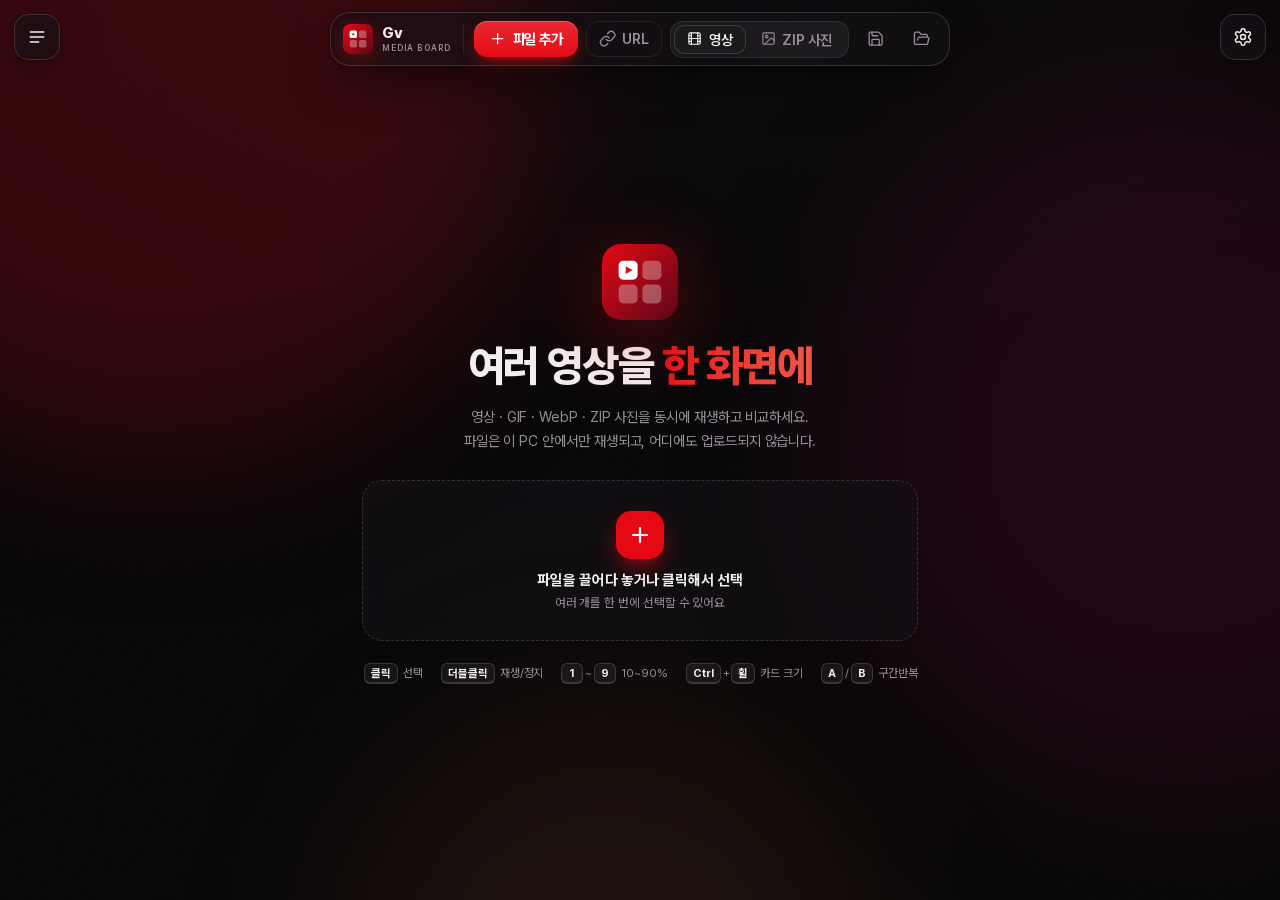
==== commit 2c7217ac: "Hide color background once media is added, 500MB+ videos default to 2 columns, tighter default gaps " ====
--- a/index.html
+++ b/index.html
@@ -164,11 +164,11 @@
     </section>
     <section class="panel-sec">
       <h3>카드 간격</h3>
-      <div class="row"><input id="gapRange" type="range" min="0" max="36" step="1" value="12" /><span><b id="gapLabel">12</b>px</span></div>
+      <div class="row"><input id="gapRange" type="range" min="0" max="36" step="1" value="4" /><span><b id="gapLabel">4</b>px</span></div>
     </section>
     <section class="panel-sec">
       <h3>화면 패딩</h3>
-      <div class="row"><input id="padRange" type="range" min="0" max="48" step="1" value="16" /><span><b id="padLabel">16</b>px</span></div>
+      <div class="row"><input id="padRange" type="range" min="0" max="48" step="1" value="8" /><span><b id="padLabel">8</b>px</span></div>
     </section>
     <section class="panel-sec">
       <h3>포인트 색상 (RGB 테마)</h3>
--- a/static/css/styles.css
+++ b/static/css/styles.css
@@ -53,7 +53,9 @@
 @keyframes drift1{ to{ transform:translate(10vw,8vh) scale(1.12); } }
 @keyframes drift2{ to{ transform:translate(-8vw,12vh) scale(.92); } }
 @keyframes drift3{ to{ transform:translate(-6vw,-10vh) scale(1.08); } }
-body.low-power .blob, body.has-cards .blob{ animation-play-state:paused; }
+.blob{ transition:opacity .8s ease; }
+body.has-cards .blob{ opacity:0; animation-play-state:paused; } /* 영상을 추가하면 컬러 배경은 사라짐 */
+body.low-power .blob{ animation-play-state:paused; }
 @media (prefers-reduced-motion:reduce){ .blob{ animation:none; } }
 
 /* ---------- 상단 바 (유리) ---------- */
